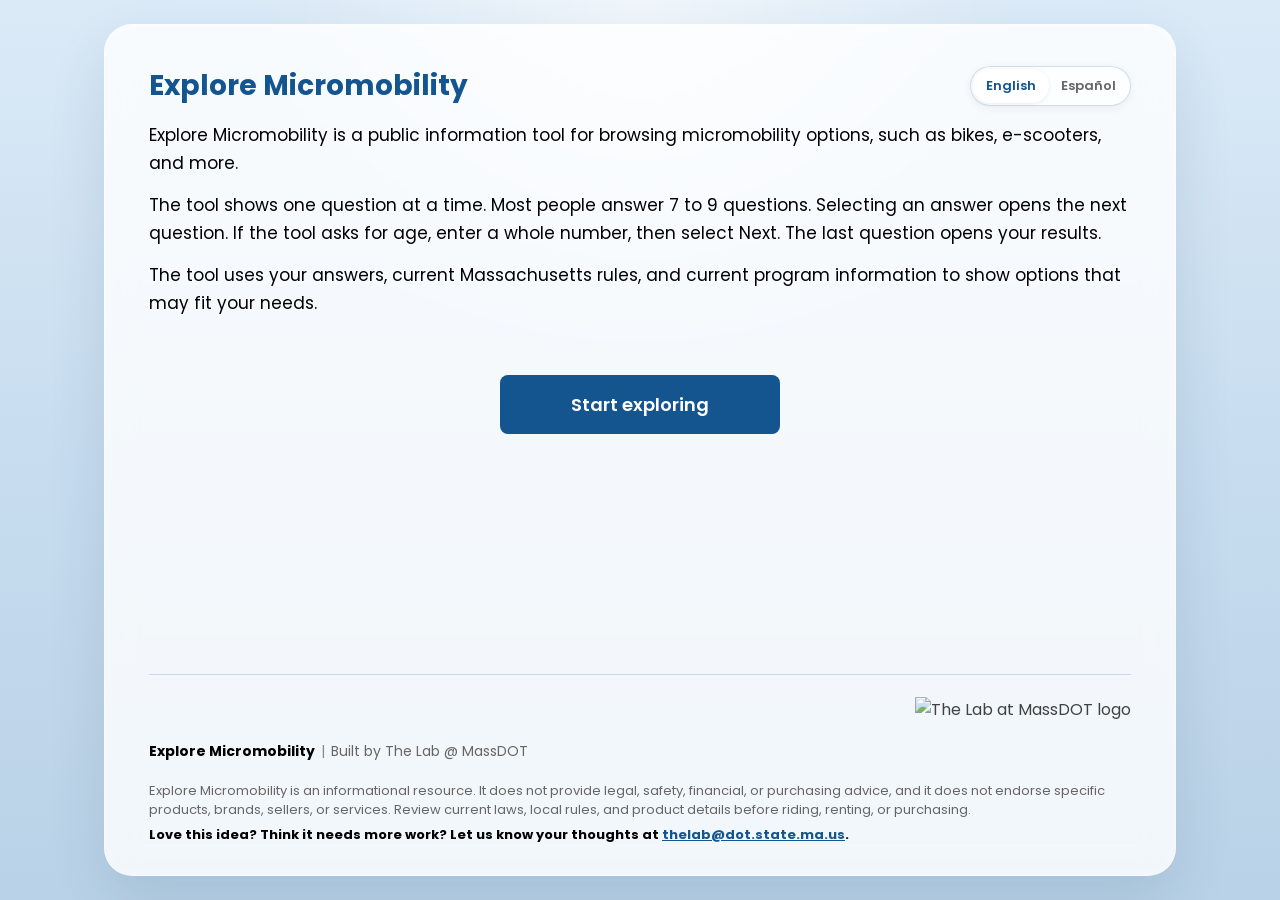
==== index.html @ 7b54c0ce "landing page refinement" ====
<!DOCTYPE html>
<html lang="en">
<head>
  <meta charset="UTF-8" />
  <meta name="viewport" content="width=device-width, initial-scale=1.0" />
  <title id="documentTitle">Explore Micromobility</title>
  <link rel="stylesheet" href="styles.css" />
  <link href="https://fonts.googleapis.com/css2?family=Poppins:wght@400;600;700;800&display=swap" rel="stylesheet" />
</head>
<body>
  <main class="container">
    <section class="card">
      <section id="landingView" class="landing-view">
        <div class="landing-header">
          <h1 id="heroTitle">Explore Micromobility</h1>

          <div id="landingControls" class="landing-controls">
            <div id="languageToggle" class="language-toggle" role="group" aria-label="Language toggle">
              <button id="langEnBtn" type="button" class="language-toggle__button is-active" aria-pressed="true">English</button>
              <button id="langEsBtn" type="button" class="language-toggle__button" aria-pressed="false">Español</button>
            </div>
          </div>
        </div>

        <div id="introText" class="intro">
          <p>Explore Micromobility is a public information tool for browsing micromobility options, such as bikes, e-scooters, and more.</p>
          <p>The tool shows one question at a time. Most people answer 7 to 9 questions. Selecting an answer opens the next question. If the tool asks for age, enter a whole number, then select Next. The last question opens your results.</p>
          <p>The tool uses your answers, current Massachusetts rules, and current program information to show options that may fit your needs.</p>
        </div>

        <div class="landing-actions">
          <button id="startExploringBtn" type="button" class="landing-start-btn">Start exploring</button>
        </div>
      </section>


      <div id="progress" class="recommendation-disclaimer"></div>
      <div id="stepErrorLive" class="visually-hidden" role="alert" aria-atomic="true"></div>

      <div id="formStep"></div>

      <div id="formNav" class="footer-branding form-nav hidden">
        <button id="backBtn" type="button" class="hidden" aria-label="Previous question">&#8249;</button>
        <button id="nextBtn" type="button" class="hidden" aria-label="Next question">&#8250;</button>
      </div>

      <div id="result" class="result hidden"></div>

      <section id="questionAuditStatic" class="question-audit hidden">
        <h1 class="question-audit-title">Question audit</h1>

        <section class="question-audit-pathway">
          <h2 class="question-audit-pathway-title">Myself</h2>

          <section class="question-audit-variant">
            <h3 class="question-audit-variant-title">Standard flow</h3>
            <ol class="question-audit-list">
              <li class="question-audit-item">
                <h4 class="question-audit-question">Who is this for?</h4>
                <ul class="question-audit-options">
                  <li class="question-audit-option">Myself</li>
                  <li class="question-audit-option">Someone else</li>
                  <li class="question-audit-option">A child</li>
                  <li class="question-audit-option">Explore all device options</li>
                </ul>
              </li>
              <li class="question-audit-item">
                <h4 class="question-audit-question">How old are you?</h4>
                <p class="question-audit-note">Response type: number input</p>
              </li>
              <li class="question-audit-item">
                <h4 class="question-audit-question">Do you have a mobility disability or mobility need?</h4>
                <ul class="question-audit-options">
                  <li class="question-audit-option">Yes</li>
                  <li class="question-audit-option">No</li>
                </ul>
              </li>
              <li class="question-audit-item">
                <h4 class="question-audit-question">What will you mostly use the device for?</h4>
                <ul class="question-audit-options">
                  <li class="question-audit-option">Getting to work, school, or errands</li>
                  <li class="question-audit-option">Deliveries or work</li>
                  <li class="question-audit-option">Recreation or exercise</li>
                </ul>
              </li>
              <li class="question-audit-item">
                <h4 class="question-audit-question">Do you plan to carry children with the device?</h4>
                <ul class="question-audit-options">
                  <li class="question-audit-option">Yes</li>
                  <li class="question-audit-option">No</li>
                </ul>
              </li>
              <li class="question-audit-item">
                <h4 class="question-audit-question">What is your typical trip distance?</h4>
                <ul class="question-audit-options">
                  <li class="question-audit-option">Under 3 miles</li>
                  <li class="question-audit-option">3–9 miles</li>
                  <li class="question-audit-option">10+ miles</li>
                </ul>
              </li>
              <li class="question-audit-item">
                <h4 class="question-audit-question">What kind of route will your trip mostly be?</h4>
                <ul class="question-audit-options">
                  <li class="question-audit-option">Bike lanes separated from cars</li>
                  <li class="question-audit-option">Some bike lanes but without separation from cars</li>
                  <li class="question-audit-option">Roads without separation from cars</li>
                  <li class="question-audit-option">Mostly on trails, paths, or in parks</li>
                </ul>
              </li>
              <li class="question-audit-item">
                <h4 class="question-audit-question">How will your device usually be stored?</h4>
                <ul class="question-audit-options">
                  <li class="question-audit-option">It needs to be easy to bring inside</li>
                  <li class="question-audit-option">It will usually be stored outside</li>
                  <li class="question-audit-option">Storage location is flexible</li>
                </ul>
              </li>
            </ol>
          </section>

          <section class="question-audit-variant">
            <h3 class="question-audit-variant-title">Transport variant</h3>
            <ol class="question-audit-list">
              <li class="question-audit-item"><h4 class="question-audit-question">Who is this for?</h4><ul class="question-audit-options"><li class="question-audit-option">Myself</li><li class="question-audit-option">Someone else</li><li class="question-audit-option">A child</li><li class="question-audit-option">Explore all device options</li></ul></li>
              <li class="question-audit-item"><h4 class="question-audit-question">How old are you?</h4><p class="question-audit-note">Response type: number input</p></li>
              <li class="question-audit-item"><h4 class="question-audit-question">Do you have a mobility disability or mobility need?</h4><ul class="question-audit-options"><li class="question-audit-option">Yes</li><li class="question-audit-option">No</li></ul></li>
              <li class="question-audit-item"><h4 class="question-audit-question">What will you mostly use the device for?</h4><ul class="question-audit-options"><li class="question-audit-option">Getting to work, school, or errands</li><li class="question-audit-option">Deliveries or work</li><li class="question-audit-option">Recreation or exercise</li></ul></li>
              <li class="question-audit-item"><h4 class="question-audit-question">Will your trip include public transit?</h4><ul class="question-audit-options"><li class="question-audit-option">Yes</li><li class="question-audit-option">No</li></ul><p class="question-audit-note">Shown only when the primary use is "Getting to work, school, or errands."</p></li>
              <li class="question-audit-item"><h4 class="question-audit-question">Do you plan to carry children with the device?</h4><ul class="question-audit-options"><li class="question-audit-option">Yes</li><li class="question-audit-option">No</li></ul></li>
              <li class="question-audit-item"><h4 class="question-audit-question">What is your typical trip distance?</h4><ul class="question-audit-options"><li class="question-audit-option">Under 3 miles</li><li class="question-audit-option">3–9 miles</li><li class="question-audit-option">10+ miles</li></ul></li>
              <li class="question-audit-item"><h4 class="question-audit-question">What kind of route will your trip mostly be?</h4><ul class="question-audit-options"><li class="question-audit-option">Bike lanes separated from cars</li><li class="question-audit-option">Some bike lanes but without separation from cars</li><li class="question-audit-option">Roads without separation from cars</li><li class="question-audit-option">Mostly on trails, paths, or in parks</li></ul></li>
              <li class="question-audit-item"><h4 class="question-audit-question">How will your device usually be stored?</h4><ul class="question-audit-options"><li class="question-audit-option">It needs to be easy to bring inside</li><li class="question-audit-option">It will usually be stored outside</li><li class="question-audit-option">Storage location is flexible</li></ul></li>
            </ol>
          </section>
        </section>

        <section class="question-audit-pathway">
          <h2 class="question-audit-pathway-title">Someone else</h2>

          <section class="question-audit-variant">
            <h3 class="question-audit-variant-title">Standard flow</h3>
            <ol class="question-audit-list">
              <li class="question-audit-item"><h4 class="question-audit-question">Who is this for?</h4><ul class="question-audit-options"><li class="question-audit-option">Myself</li><li class="question-audit-option">Someone else</li><li class="question-audit-option">A child</li><li class="question-audit-option">Explore all device options</li></ul></li>
              <li class="question-audit-item"><h4 class="question-audit-question">How old is the rider?</h4><p class="question-audit-note">Response type: number input</p></li>
              <li class="question-audit-item"><h4 class="question-audit-question">Does the rider have a mobility disability or mobility need?</h4><ul class="question-audit-options"><li class="question-audit-option">Yes</li><li class="question-audit-option">No</li></ul></li>
              <li class="question-audit-item"><h4 class="question-audit-question">What will the rider mostly use the device for?</h4><ul class="question-audit-options"><li class="question-audit-option">Getting to work, school, or errands</li><li class="question-audit-option">Deliveries or work</li><li class="question-audit-option">Recreation or exercise</li></ul></li>
              <li class="question-audit-item"><h4 class="question-audit-question">Does the rider plan to carry children with the device?</h4><ul class="question-audit-options"><li class="question-audit-option">Yes</li><li class="question-audit-option">No</li></ul></li>
              <li class="question-audit-item"><h4 class="question-audit-question">What is the rider's typical trip distance?</h4><ul class="question-audit-options"><li class="question-audit-option">Under 3 miles</li><li class="question-audit-option">3–9 miles</li><li class="question-audit-option">10+ miles</li></ul></li>
              <li class="question-audit-item"><h4 class="question-audit-question">What kind of route will the rider's trip mostly be?</h4><ul class="question-audit-options"><li class="question-audit-option">Bike lanes separated from cars</li><li class="question-audit-option">Some bike lanes but without separation from cars</li><li class="question-audit-option">Roads without separation from cars</li><li class="question-audit-option">Mostly on trails, paths, or in parks</li></ul></li>
              <li class="question-audit-item"><h4 class="question-audit-question">How will the rider's device usually be stored?</h4><ul class="question-audit-options"><li class="question-audit-option">It needs to be easy to bring inside</li><li class="question-audit-option">It will usually be stored outside</li><li class="question-audit-option">Storage location is flexible</li></ul></li>
            </ol>
          </section>

          <section class="question-audit-variant">
            <h3 class="question-audit-variant-title">Transport variant</h3>
            <ol class="question-audit-list">
              <li class="question-audit-item"><h4 class="question-audit-question">Who is this for?</h4><ul class="question-audit-options"><li class="question-audit-option">Myself</li><li class="question-audit-option">Someone else</li><li class="question-audit-option">A child</li><li class="question-audit-option">Explore all device options</li></ul></li>
              <li class="question-audit-item"><h4 class="question-audit-question">How old is the rider?</h4><p class="question-audit-note">Response type: number input</p></li>
              <li class="question-audit-item"><h4 class="question-audit-question">Does the rider have a mobility disability or mobility need?</h4><ul class="question-audit-options"><li class="question-audit-option">Yes</li><li class="question-audit-option">No</li></ul></li>
              <li class="question-audit-item"><h4 class="question-audit-question">What will the rider mostly use the device for?</h4><ul class="question-audit-options"><li class="question-audit-option">Getting to work, school, or errands</li><li class="question-audit-option">Deliveries or work</li><li class="question-audit-option">Recreation or exercise</li></ul></li>
              <li class="question-audit-item"><h4 class="question-audit-question">Will the rider's trip include public transit?</h4><ul class="question-audit-options"><li class="question-audit-option">Yes</li><li class="question-audit-option">No</li></ul><p class="question-audit-note">Shown only when the primary use is "Getting to work, school, or errands."</p></li>
              <li class="question-audit-item"><h4 class="question-audit-question">Does the rider plan to carry children with the device?</h4><ul class="question-audit-options"><li class="question-audit-option">Yes</li><li class="question-audit-option">No</li></ul></li>
              <li class="question-audit-item"><h4 class="question-audit-question">What is the rider's typical trip distance?</h4><ul class="question-audit-options"><li class="question-audit-option">Under 3 miles</li><li class="question-audit-option">3–9 miles</li><li class="question-audit-option">10+ miles</li></ul></li>
              <li class="question-audit-item"><h4 class="question-audit-question">What kind of route will the rider's trip mostly be?</h4><ul class="question-audit-options"><li class="question-audit-option">Bike lanes separated from cars</li><li class="question-audit-option">Some bike lanes but without separation from cars</li><li class="question-audit-option">Roads without separation from cars</li><li class="question-audit-option">Mostly on trails, paths, or in parks</li></ul></li>
              <li class="question-audit-item"><h4 class="question-audit-question">How will the rider's device usually be stored?</h4><ul class="question-audit-options"><li class="question-audit-option">It needs to be easy to bring inside</li><li class="question-audit-option">It will usually be stored outside</li><li class="question-audit-option">Storage location is flexible</li></ul></li>
            </ol>
          </section>
        </section>

        <section class="question-audit-pathway">
          <h2 class="question-audit-pathway-title">A child</h2>

          <section class="question-audit-variant">
            <h3 class="question-audit-variant-title">Child under 18</h3>
            <ol class="question-audit-list">
              <li class="question-audit-item"><h4 class="question-audit-question">Who is this for?</h4><ul class="question-audit-options"><li class="question-audit-option">Myself</li><li class="question-audit-option">Someone else</li><li class="question-audit-option">A child</li><li class="question-audit-option">Explore all device options</li></ul></li>
              <li class="question-audit-item"><h4 class="question-audit-question">How old is the child?</h4><p class="question-audit-note">Response type: number input</p></li>
              <li class="question-audit-item"><h4 class="question-audit-question">Does the child have a mobility disability or mobility need?</h4><ul class="question-audit-options"><li class="question-audit-option">Yes</li><li class="question-audit-option">No</li></ul></li>
              <li class="question-audit-item"><h4 class="question-audit-question">What will the child mostly use the device for?</h4><ul class="question-audit-options"><li class="question-audit-option">School, commuting, or errands</li><li class="question-audit-option">Recreation or exercise</li></ul></li>
              <li class="question-audit-item"><h4 class="question-audit-question">What is the child's typical trip distance?</h4><ul class="question-audit-options"><li class="question-audit-option">Under 3 miles</li><li class="question-audit-option">3–9 miles</li><li class="question-audit-option">10+ miles</li></ul></li>
              <li class="question-audit-item"><h4 class="question-audit-question">What kind of route will the child's trip mostly be?</h4><ul class="question-audit-options"><li class="question-audit-option">Bike lanes separated from cars</li><li class="question-audit-option">Some bike lanes but without separation from cars</li><li class="question-audit-option">Roads without separation from cars</li><li class="question-audit-option">Mostly on trails, paths, or in parks</li></ul></li>
              <li class="question-audit-item"><h4 class="question-audit-question">How will the child's device usually be stored?</h4><ul class="question-audit-options"><li class="question-audit-option">It needs to be easy to bring inside</li><li class="question-audit-option">It will usually be stored outside</li><li class="question-audit-option">Storage location is flexible</li></ul></li>
            </ol>
          </section>

          <section class="question-audit-variant">
            <h3 class="question-audit-variant-title">Child under 18 transport variant</h3>
            <ol class="question-audit-list">
              <li class="question-audit-item"><h4 class="question-audit-question">Who is this for?</h4><ul class="question-audit-options"><li class="question-audit-option">Myself</li><li class="question-audit-option">Someone else</li><li class="question-audit-option">A child</li><li class="question-audit-option">Explore all device options</li></ul></li>
              <li class="question-audit-item"><h4 class="question-audit-question">How old is the child?</h4><p class="question-audit-note">Response type: number input</p></li>
              <li class="question-audit-item"><h4 class="question-audit-question">Does the child have a mobility disability or mobility need?</h4><ul class="question-audit-options"><li class="question-audit-option">Yes</li><li class="question-audit-option">No</li></ul></li>
              <li class="question-audit-item"><h4 class="question-audit-question">What will the child mostly use the device for?</h4><ul class="question-audit-options"><li class="question-audit-option">School, commuting, or errands</li><li class="question-audit-option">Recreation or exercise</li></ul></li>
              <li class="question-audit-item"><h4 class="question-audit-question">Will the child's trip include public transit?</h4><ul class="question-audit-options"><li class="question-audit-option">Yes</li><li class="question-audit-option">No</li></ul><p class="question-audit-note">Shown only when the primary use is "School, commuting, or errands."</p></li>
              <li class="question-audit-item"><h4 class="question-audit-question">What is the child's typical trip distance?</h4><ul class="question-audit-options"><li class="question-audit-option">Under 3 miles</li><li class="question-audit-option">3–9 miles</li><li class="question-audit-option">10+ miles</li></ul></li>
              <li class="question-audit-item"><h4 class="question-audit-question">What kind of route will the child's trip mostly be?</h4><ul class="question-audit-options"><li class="question-audit-option">Bike lanes separated from cars</li><li class="question-audit-option">Some bike lanes but without separation from cars</li><li class="question-audit-option">Roads without separation from cars</li><li class="question-audit-option">Mostly on trails, paths, or in parks</li></ul></li>
              <li class="question-audit-item"><h4 class="question-audit-question">How will the child's device usually be stored?</h4><ul class="question-audit-options"><li class="question-audit-option">It needs to be easy to bring inside</li><li class="question-audit-option">It will usually be stored outside</li><li class="question-audit-option">Storage location is flexible</li></ul></li>
            </ol>
          </section>

          <section class="question-audit-variant">
            <h3 class="question-audit-variant-title">Child age 18 or older</h3>
            <ol class="question-audit-list">
              <li class="question-audit-item"><h4 class="question-audit-question">Who is this for?</h4><ul class="question-audit-options"><li class="question-audit-option">Myself</li><li class="question-audit-option">Someone else</li><li class="question-audit-option">A child</li><li class="question-audit-option">Explore all device options</li></ul></li>
              <li class="question-audit-item"><h4 class="question-audit-question">How old is the child?</h4><p class="question-audit-note">Response type: number input</p></li>
              <li class="question-audit-item"><h4 class="question-audit-question">Does the child have a mobility disability or mobility need?</h4><ul class="question-audit-options"><li class="question-audit-option">Yes</li><li class="question-audit-option">No</li></ul></li>
              <li class="question-audit-item"><h4 class="question-audit-question">What will the child mostly use the device for?</h4><ul class="question-audit-options"><li class="question-audit-option">School, commuting, or errands</li><li class="question-audit-option">Deliveries or work</li><li class="question-audit-option">Recreation or exercise</li></ul></li>
              <li class="question-audit-item"><h4 class="question-audit-question">What is the child's typical trip distance?</h4><ul class="question-audit-options"><li class="question-audit-option">Under 3 miles</li><li class="question-audit-option">3–9 miles</li><li class="question-audit-option">10+ miles</li></ul></li>
              <li class="question-audit-item"><h4 class="question-audit-question">What kind of route will the child's trip mostly be?</h4><ul class="question-audit-options"><li class="question-audit-option">Bike lanes separated from cars</li><li class="question-audit-option">Some bike lanes but without separation from cars</li><li class="question-audit-option">Roads without separation from cars</li><li class="question-audit-option">Mostly on trails, paths, or in parks</li></ul></li>
              <li class="question-audit-item"><h4 class="question-audit-question">How will the child's device usually be stored?</h4><ul class="question-audit-options"><li class="question-audit-option">It needs to be easy to bring inside</li><li class="question-audit-option">It will usually be stored outside</li><li class="question-audit-option">Storage location is flexible</li></ul></li>
            </ol>
          </section>

          <section class="question-audit-variant">
            <h3 class="question-audit-variant-title">Child age 18 or older transport variant</h3>
            <ol class="question-audit-list">
              <li class="question-audit-item"><h4 class="question-audit-question">Who is this for?</h4><ul class="question-audit-options"><li class="question-audit-option">Myself</li><li class="question-audit-option">Someone else</li><li class="question-audit-option">A child</li><li class="question-audit-option">Explore all device options</li></ul></li>
              <li class="question-audit-item"><h4 class="question-audit-question">How old is the child?</h4><p class="question-audit-note">Response type: number input</p></li>
              <li class="question-audit-item"><h4 class="question-audit-question">Does the child have a mobility disability or mobility need?</h4><ul class="question-audit-options"><li class="question-audit-option">Yes</li><li class="question-audit-option">No</li></ul></li>
              <li class="question-audit-item"><h4 class="question-audit-question">What will the child mostly use the device for?</h4><ul class="question-audit-options"><li class="question-audit-option">School, commuting, or errands</li><li class="question-audit-option">Deliveries or work</li><li class="question-audit-option">Recreation or exercise</li></ul></li>
              <li class="question-audit-item"><h4 class="question-audit-question">Will the child's trip include public transit?</h4><ul class="question-audit-options"><li class="question-audit-option">Yes</li><li class="question-audit-option">No</li></ul><p class="question-audit-note">Shown only when the primary use is "School, commuting, or errands."</p></li>
              <li class="question-audit-item"><h4 class="question-audit-question">What is the child's typical trip distance?</h4><ul class="question-audit-options"><li class="question-audit-option">Under 3 miles</li><li class="question-audit-option">3–9 miles</li><li class="question-audit-option">10+ miles</li></ul></li>
              <li class="question-audit-item"><h4 class="question-audit-question">What kind of route will the child's trip mostly be?</h4><ul class="question-audit-options"><li class="question-audit-option">Bike lanes separated from cars</li><li class="question-audit-option">Some bike lanes but without separation from cars</li><li class="question-audit-option">Roads without separation from cars</li><li class="question-audit-option">Mostly on trails, paths, or in parks</li></ul></li>
              <li class="question-audit-item"><h4 class="question-audit-question">How will the child's device usually be stored?</h4><ul class="question-audit-options"><li class="question-audit-option">It needs to be easy to bring inside</li><li class="question-audit-option">It will usually be stored outside</li><li class="question-audit-option">Storage location is flexible</li></ul></li>
            </ol>
          </section>
        </section>

        <section class="question-audit-pathway">
          <h2 class="question-audit-pathway-title">Explore all device options</h2>
          <section class="question-audit-variant">
            <h3 class="question-audit-variant-title">Explore-only flow</h3>
            <ol class="question-audit-list">
              <li class="question-audit-item">
                <h4 class="question-audit-question">Who is this for?</h4>
                <ul class="question-audit-options">
                  <li class="question-audit-option">Myself</li>
                  <li class="question-audit-option">Someone else</li>
                  <li class="question-audit-option">A child</li>
                  <li class="question-audit-option">Explore all device options</li>
                </ul>
              </li>
            </ol>
          </section>
        </section>
      </section>

      <div class="site-footer">
        <div class="footer-branding site-branding">
          <p class="footer-meta">
            <span id="footerGuide" class="footer-guide">Explore Micromobility</span>
            <span class="footer-separator" aria-hidden="true">|</span>
            <span id="footerNote" class="footer-note">Built by The Lab @ MassDOT</span>
          </p>
          <img id="labLogo" src="lab-logo-black.png" alt="The Lab at MassDOT logo" class="lab-logo">
        </div>
        <p id="footerDisclaimer" class="recommendation-disclaimer footer-disclaimer"></p>
      </div>
    </section>
  </main>

  <script src="translations.js"></script>
  <script src="script.js"></script>
</body>
</html>
---- styles.css ----
html,
body {
  min-height: 100%;
}

body {
  margin: 0;
  font-family: "Poppins", Arial, sans-serif;
  background:
    radial-gradient(circle at top, rgba(255, 255, 255, 0.6) 0%, rgba(255, 255, 255, 0) 34%),
    linear-gradient(180deg, #dbeaf7 0%, #c9def0 45%, #b9d2e7 100%);
  color: #222;
  min-height: 100svh;
}

:root {
  --text-blue-aa: #14558F;
  --text-green-aa: #1e853f;
  --button-green-aa: #14558F;
  --app-max-width: 960px;
}

.container {
  width: min(100%, var(--app-max-width));
  min-width: 300px;
  min-height: 100svh;
  margin: 0 auto;
  padding: 16px;
  box-sizing: border-box;
  display: flex;
  align-items: stretch;
}

.card {
  background: rgba(255, 255, 255, 0.8);
  backdrop-filter: blur(14px);
  -webkit-backdrop-filter: blur(14px);
  border: 1px solid rgba(255, 255, 255, 0.45);
  border-radius: 20px;
  padding: 28px;
  box-shadow:
    0 12px 32px rgba(0, 0, 0, 0.10),
    0 2px 8px rgba(255, 255, 255, 0.25) inset;
  box-sizing: border-box;
  width: 100%;
  min-height: calc(100svh - 40px);
  display: flex;
  flex-direction: column;
}

.eyebrow {
  font-size: 20px;
  font-weight: 600;
  letter-spacing: 0.06em;
  text-transform: capitalize;
  color: #000000;
  margin-bottom: 10px;
}

h1 {
  margin-top: 0;
  margin-bottom: 12px;
  color: var(--text-blue-aa);
  font-size: 28px;
}

.landing-header {
  display: flex;
  align-items: flex-start;
  justify-content: space-between;
  gap: 24px;
  margin-bottom: 14px;
}

.landing-header h1 {
  margin-bottom: 0;
  flex: 1;
}

.landing-view {
  display: flex;
  flex-direction: column;
}

.intro {
  margin-bottom: 18px;
  color: #000000;
  font-size: 17px;
  font-weight: 400;
  line-height: 1.6;
}

.intro p {
  margin: 0 0 14px;
}

.intro p:last-child {
  margin-bottom: 0;
}

.landing-actions {
  display: flex;
  justify-content: center;
  margin-top: 24px;
}

.landing-start-btn {
  min-width: 280px;
  min-height: 56px;
  padding: 16px 30px;
  font-size: 18px;
}

.landing-controls {
  display: flex;
  justify-content: flex-end;
  flex: 0 0 auto;
  margin-bottom: 0;
}

.language-toggle {
  display: inline-flex;
  align-items: center;
  padding: 2px;
  border: 1px solid rgba(20, 85, 143, 0.18);
  border-radius: 999px;
  background: rgba(255, 255, 255, 0.7);
  box-shadow: 0 2px 8px rgba(0, 0, 0, 0.06);
}

.language-toggle__button {
  min-width: 76px;
  margin-top: 0;
  padding: 7px 12px;
  border-radius: 999px;
  background: transparent;
  color: #666;
  font-size: 13px;
  font-weight: 600;
}

.language-toggle__button:hover,
.language-toggle__button:focus-visible {
  opacity: 1;
}

.language-toggle__button.is-active {
  background: #ffffff;
  color: var(--text-blue-aa);
  box-shadow: 0 1px 4px rgba(0, 0, 0, 0.08);
}

.question-block {
  margin-bottom: 16px;
  font-size: 15px;
}

#formStep {
  min-height: 0;
}

label {
  display: block;
  margin-bottom: 8px;
  font-weight: 400;
}

.question-label {
  margin: 0 0 8px 0;
  font-size: 23px;
  font-weight: 600;
  line-height: 1.3;
  color: var(--text-blue-aa);
}

.question-fieldset {
  margin: 0;
  padding: 0;
  border: 0;
  min-width: 0;
}

select {
  width: 100%;
  padding: 12px;
  border-radius: 8px;
  border: 1px solid #d0d0d0;
  font-size: 15px;
}

button {
  margin-top: 16px;
  padding: 12px 18px;
  border: none;
  border-radius: 8px;
  background: var(--button-green-aa);
  color: white;
  font-family: inherit;
  font-size: 16px;
  font-weight: 600;
  cursor: pointer;
}

button:hover,
button:focus-visible {
  opacity: 0.95;
}

button:focus-visible,
.next-step-item a:focus-visible,
.all-results-panel summary:focus-visible,
.results-methodology summary:focus-visible,
.details-toggle-btn:focus-visible,
.results-arrow-btn:focus-visible,
.results-print-btn:focus-visible {
  outline: 3px solid var(--text-blue-aa);
  outline-offset: 3px;
}

.form-nav {
  justify-content: space-between;
  margin-top: 18px;
}

.result {
  margin-top: 16px;
}

body.results-view-active .card {
  padding-top: 18px;
}

body.results-view-active .result {
  margin-top: 6px;
}

.hidden {
  display: none;
}

.visually-hidden {
  position: absolute;
  width: 1px;
  height: 1px;
  padding: 0;
  margin: -1px;
  overflow: hidden;
  clip: rect(0, 0, 0, 0);
  white-space: nowrap;
  border: 0;
}

#formNav.hidden,
button.hidden {
  display: none !important;
}

.recommendation-card {
  background: #f7f8fc;
  border: 1px solid #dbe3f3;
  border-radius: 20px;
  padding: 24px 28px;
  margin-top: 18px;
}

.recommendation-title {
  margin: 0 0 18px 0;
  font-size: 30px;
  font-weight: 800;
  line-height: 1.1;
  color: var(--text-blue-aa);
}

.recommendation-extra {
  margin: 0 0 10px 0;
  font-size: 15px;
  line-height: 1.4;
  color: #000000;
}

.recommendation-extra-label {
  font-weight: 700;
}

.recommendation-extra-value {
  font-weight: 400;
}

.guidance {
  margin-top: 6px;
}

.guidance-heading {
  margin: 0 0 10px 0;
  font-size: 17px;
  font-weight: 700;
  line-height: 1.3;
  color: #222;
}

.guidance-list {
  margin: 0;
  padding-left: 24px;
}

.guidance-item {
  margin-bottom: 8px;
  font-size: 0.95rem;
  line-height: 1.35;
  color: #000000;
}

.next-steps {
  margin-top: 14px;
}

.next-steps-list {
  margin: 0;
  padding-left: 24px;
}

.next-step-item {
  margin-bottom: 8px;
  font-size: 0.95rem;
  line-height: 1.35;
}

.next-step-sublist {
  margin: 6px 0 0 0;
  padding-left: 22px;
}

.next-step-subitem {
  margin-bottom: 6px;
  font-size: 0.92rem;
  line-height: 1.35;
}

.next-step-item a {
  color: var(--text-blue-aa);
  text-decoration: underline;
}

.next-step-item a:hover {
  text-decoration-thickness: 2px;
}

.recommendation-reason {
  font-size: 0.95rem;
  color: #000000;
  margin: 4px 0 8px;
  line-height: 1.35;
}

.results-intro-heading {
  margin: 0 0 8px 0;
  font-size: 23px;
  font-weight: 600;
  line-height: 1.3;
  color: var(--text-blue-aa);
}

.results-disclaimer {
  margin-top: 14px;
}

.all-results-panel {
  margin-top: 14px;
  border: 1px solid #d3dfec;
  border-radius: 16px;
  background: rgba(247, 250, 253, 0.95);
  overflow: hidden;
}

.all-results-panel summary {
  padding: 14px 16px;
  cursor: pointer;
  font-size: 0.95rem;
  line-height: 1.35;
  font-weight: 700;
  color: var(--text-blue-aa);
  list-style: none;
}

.all-results-panel summary::-webkit-details-marker {
  display: none;
}

.all-results-panel summary::after {
  content: "+";
  float: right;
  font-size: 18px;
  line-height: 1;
}

.all-results-panel[open] summary::after {
  content: "-";
}

.all-results-list {
  list-style: none;
  margin: 0;
  padding: 0 16px 16px;
  border-top: none;
}

.all-results-item {
  display: flex;
  align-items: center;
  gap: 10px;
  padding: 8px 0;
  border-top: 1px solid rgba(219, 227, 243, 0.9);
}

.all-results-item:first-child {
  border-top: none;
  padding-top: 0;
}

.all-results-device,
.all-results-tag {
  margin: 0;
}

.all-results-image {
  width: 52px;
  height: 52px;
  object-fit: contain;
  flex: 0 0 52px;
  border-radius: 10px;
  background: rgba(247, 248, 252, 0.9);
  border: 1px solid #dbe3f3;
  padding: 4px;
}

.all-results-copy {
  min-width: 0;
}

.all-results-device {
  font-size: 0.95rem;
  line-height: 1.35;
  font-weight: 600;
  color: #222;
}

.all-results-tag {
  font-size: 0.95rem;
  line-height: 1.35;
  color: #555;
}

.all-results-tag-top {
  color: var(--text-green-aa);
  font-weight: 700;
}

.all-results-tag-strong {
  color: var(--text-blue-aa);
  font-weight: 600;
}

.all-results-tag-suggested {
  color: var(--text-blue-aa);
  font-weight: 600;
}

.all-results-tag-not {
  color: #d32f2f;
  font-weight: 600;
}

.all-results-reason {
  margin: 4px 0 0;
  font-size: 0.95rem;
  line-height: 1.35;
  color: #555;
}

.recommendation-eyebrow {
  font-size: 14px;
  line-height: 1.4;
  margin-bottom: 18px;
  color: #555;
  max-width: 700px;
}

.device-cost {
  margin: 6px 0 14px 0;
  font-size: 16px;
}

.device-cost-label {
  font-weight: 700;
}

.device-cost-value {
  font-weight: 400;
}

.recommendation-disclaimer {
  margin-top: 18px;
  font-size: 13px;
  line-height: 1.45;
  color: #666;
}

.recommendation-disclaimer-copy {
  display: block;
}

.recommendation-disclaimer-feedback {
  display: block;
  margin-top: 6px;
  color: #000000;
}

.recommendation-disclaimer a {
  color: var(--text-blue-aa);
  text-decoration: underline;
}

.recommendation-disclaimer strong {
  font-weight: 700;
}

.results-methodology {
  margin-top: 12px;
  border: 1px solid #d3dfec;
  border-radius: 16px;
  background: rgba(247, 250, 253, 0.95);
  overflow: hidden;
}

.results-methodology summary {
  padding: 14px 16px;
  cursor: pointer;
  font-size: 0.95rem;
  line-height: 1.35;
  font-weight: 700;
  color: var(--text-blue-aa);
  list-style: none;
}

.results-methodology summary::-webkit-details-marker {
  display: none;
}

.results-methodology summary::after {
  content: "+";
  float: right;
  font-size: 18px;
  line-height: 1;
}

.results-methodology[open] summary::after {
  content: "-";
}

.results-methodology__body {
  padding: 0 16px 16px;
  border-top: none;
}

.results-methodology__title,
.results-methodology__section-title {
  margin: 14px 0 8px;
  font-size: 0.95rem;
  line-height: 1.35;
  font-weight: 700;
  color: #222;
}

.results-methodology__body p {
  margin: 12px 0 0;
  font-size: 0.95rem;
  line-height: 1.35;
  color: #444;
}

.results-methodology__list {
  margin: 8px 0 0;
  padding-left: 20px;
}

.results-methodology__list li {
  margin-bottom: 7px;
  font-size: 0.95rem;
  line-height: 1.35;
  color: #444;
}

.results-methodology__links {
  margin-top: 14px;
}

.results-methodology__links a {
  color: var(--text-blue-aa);
}

.recommendation-sublist {
  margin: 8px 0 0 0;
  padding-left: 28px;
  list-style-type: disc;
}

.recommendation-subitem {
  margin-bottom: 6px;
  font-size: 0.95rem;
  line-height: 1.35;
  color: #000000;
}

.recommendation-subitem em {
  font-style: italic;
}

.device-image {
  width: 100%;
  max-width: 420px;
  display: block;
  margin: 10px auto 0;
}

.recommendation-image-tag {
  margin: 6px auto 0;
  max-width: 420px;
  font-size: 13px;
  line-height: 1.4;
  font-style: italic;
  text-align: center;
  color: #555;
}

.intro-helper {
  font-size: 14px;
  color: var(--text-green-aa);
  font-style: italic;
  margin-bottom: 12px;
}

.error-message {
  color: #d32f2f;
  font-weight: 600;
}

.footer-branding {
  display: flex;
  align-items: center;
  gap: 10px;
  margin-top: 0;
}

.footer-meta {
  display: flex;
  align-items: center;
  flex-wrap: wrap;
  gap: 6px;
  margin: 0;
  font-size: 14px;
  color: #666;
}

.footer-guide {
  font-weight: 700;
  color: #444;
}

.footer-separator {
  color: #888;
}

.site-footer {
  margin-top: auto;
  padding-top: 22px;
  border-top: 1px solid rgba(20, 85, 143, 0.18);
}

.site-branding {
  justify-content: space-between;
  padding-top: 0;
}

.footer-disclaimer {
  margin-top: 10px;
  margin-bottom: 0;
}

.form-nav {
  display: flex;
  justify-content: space-between;
}

body.question-flow-active .form-nav {
  margin-top: auto;
  padding-top: 16px;
}

body.question-flow-active .site-branding {
  margin-top: 20px;
  padding-top: 14px;
}

body.results-view-active .site-branding {
  margin-top: 16px;
  padding-top: 10px;
}

.form-nav--next-only {
  justify-content: flex-end;
}

.form-nav button {
  width: 48px;
  height: 48px;
  min-width: 48px;
  min-height: 48px;
  margin-top: 0;
  padding: 0;
  display: inline-flex;
  align-items: center;
  justify-content: center;
  border-radius: 999px;
  border: 1.5px solid rgba(20, 85, 143, 0.18);
  font-size: 30px;
  font-weight: 700;
  line-height: 1;
  box-shadow: 0 1px 4px rgba(0, 0, 0, 0.08);
}

.lab-logo {
  height: 65px;
  width: auto;
  opacity: 0.85;
}

.footer-note {
  color: #666;
}

.option-grid {
  display: grid;
  grid-template-columns: 1fr;
  gap: 12px;
}

.option-card {
  display: flex;
  align-items: center;
  gap: 12px;
  padding: 16px 18px;
  border-radius: 16px;
  border: 1px solid rgba(20, 85, 143, 0.18);
  background: rgba(255, 255, 255, 0.75);
  cursor: pointer;
  transition: transform 0.16s ease, box-shadow 0.16s ease, border-color 0.16s ease, background 0.16s ease;
}

.option-card:hover {
  transform: translateY(-2px);
  box-shadow: 0 10px 24px rgba(0, 0, 0, 0.08);
  border-color: rgba(20, 85, 143, 0.45);
  background: rgba(255, 255, 255, 0.92);
}

.option-card input[type="radio"] {
  transform: scale(1.2);
  margin: 0;
}

.option-card-text {
  font-size: 16px;
  line-height: 1.4;
  font-weight: 500;
}

/* ===== MOBILE OPTIMIZATION ===== */
@media (max-width: 768px) {
  .container {
    margin: 8px auto;
    padding: 8px;
  }

  .card {
    padding: 16px 14px;
    border-radius: 10px;
    min-height: calc(100svh - 16px);
  }

  h1 {
    font-size: 22px;
    line-height: 1.25;
    letter-spacing: -0.2px;
  }

  .landing-header {
    flex-direction: column;
    align-items: flex-start;
    gap: 12px;
    margin-bottom: 10px;
  }

  .landing-controls {
    justify-content: flex-start;
  }

  .intro {
    font-size: 14px;
    line-height: 1.5;
    margin-bottom: 16px;
  }

  .question-block {
    font-size: 16px;
    margin-bottom: 14px;
  }

  .question-label {
    font-size: 16px;
    font-weight: 600;
  }

  .results-intro-heading {
    font-size: 16px;
    font-weight: 600;
  }

  label {
    display: flex;
    align-items: flex-start;
    gap: 10px;
    font-size: 10px;
    line-height: 1.45;
  }

  input[type="radio"] {
    margin-top: 4px;
    transform: scale(1.15);
  }

  button {
    width: 100%;
    min-height: 48px;
    font-size: 16px;
  }

  .recommendation-card {
    padding: 18px 14px;
    border-radius: 14px;
  }

  .recommendation-title {
    font-size: 22px;
    line-height: 1.2;
    margin-bottom: 14px;
  }

  .recommendation-extra {
    font-size: 15px;
    margin-bottom: 14px;
  }

  .guidance-heading {
    font-size: 15px;
    margin-bottom: 8px;
  }

  .guidance-list {
    padding-left: 18px;
  }

  .guidance-item {
    font-size: 14px;
    line-height: 1.5;
    margin-bottom: 8px;
  }

  .device-cost {
    font-size: 14px;
  }

  .device-image {
    width: 100%;
    max-width: 100%;
    margin-top: 12px;
  }

  .recommendation-image-tag {
    max-width: 100%;
    font-size: 13px;
    margin-top: 6px;
  }

  .recommendation-disclaimer {
    font-size: 13px;
    line-height: 1.5;
  }

  .site-branding.footer-branding {
    justify-content: flex-start;
  }

  .lab-logo {
    height: 24px;
  }

  .footer-note {
    font-size: 13px;
  }

  .footer-meta {
    font-size: 13px;
  }

  .site-branding {
    margin-top: auto;
    padding-top: 14px;
  }

  .footer-disclaimer {
    margin-top: 8px;
  }

  .language-toggle__button {
    min-width: 70px;
    padding: 6px 10px;
    font-size: 12px;
  }

  .all-results-panel summary,
  .results-methodology summary,
  .all-results-device,
  .all-results-tag,
  .all-results-reason,
  .results-methodology__title,
  .results-methodology__section-title,
  .results-methodology__body p,
  .results-methodology__list li {
    font-size: 14px;
    line-height: 1.5;
  }

  .all-results-panel summary,
  .results-methodology summary {
    padding: 12px 14px;
  }

  .all-results-list,
  .results-methodology__body {
    padding-left: 14px;
    padding-right: 14px;
    padding-bottom: 14px;
  }

  .all-results-item {
    align-items: flex-start;
    gap: 8px;
  }

  .all-results-image {
    width: 48px;
    height: 48px;
    flex: 0 0 48px;
  }
}

.option-grid {
  display: grid;
  gap: 12px;
  margin-top: 12px;
}

.option-grid-2 {
  grid-template-columns: repeat(2, minmax(0, 1fr));
}

.option-grid-3,
.option-grid-4 {
  grid-template-columns: repeat(2, minmax(0, 1fr));
}

.option-card {
  position: relative;
  display: flex;
  align-items: center;
  justify-content: flex-start;
  min-height: 92px;
  padding: 18px 20px;
  border-radius: 22px;
  border: 1.5px solid rgba(20, 85, 143, 0.22);
  background: rgba(255, 255, 255, 0.72);
  cursor: pointer;
  box-sizing: border-box;
  transition:
    transform 0.18s ease,
    box-shadow 0.18s ease,
    border-color 0.18s ease,
    background 0.18s ease;
}

.option-card:hover {
  transform: translateY(-3px);
  box-shadow: 0 14px 30px rgba(0, 0, 0, 0.08);
  border-color: rgba(20, 85, 143, 0.45);
  background: rgba(255, 255, 255, 0.9);
}

.option-card-input {
  position: absolute;
  width: 1px;
  height: 1px;
  padding: 0;
  margin: -1px;
  overflow: hidden;
  clip: rect(0, 0, 0, 0);
  white-space: nowrap;
  border: 0;
}

.option-card-text {
  display: block;
  width: 100%;
  font-size: 17px;
  line-height: 1.35;
  font-weight: 500;
  color: #222;
}

.option-card--with-image {
  align-items: stretch;
  justify-content: flex-start;
  flex-direction: column;
  gap: 14px;
  min-height: 0;
}

.option-card-media {
  display: block;
  width: 100%;
}

.option-card-image {
  display: block;
  width: 100%;
  aspect-ratio: 1 / 1;
  object-fit: cover;
  border-radius: 14px;
  border: 1px solid rgba(20, 85, 143, 0.14);
}

.option-card:has(.option-card-input:checked) {
  border-color: #14558F;
  background: rgba(20, 85, 143, 0.10);
  box-shadow: 0 10px 26px rgba(20, 85, 143, 0.16);
  transform: translateY(-2px);
}

.option-card:has(.option-card-input:checked) .option-card-text {
  color: #111;
  font-weight: 600;
}

.option-card:focus-within {
  outline: 3px solid #14558F;
  outline-offset: 3px;
  border-color: #14558F;
}

@media (min-width: 769px) and (max-width: 1024px) {
  .container {
    width: 100%;
    padding: 16px;
  }

  .card {
    padding: 28px 24px;
    min-height: calc(100svh - 32px);
  }

  .question-label,
  .results-intro-heading {
    font-size: 22px;
  }

  .recommendation-card {
    padding: 28px 24px;
  }

  .recommendation-title {
    font-size: 28px;
  }

  .option-card {
    min-height: 88px;
    padding: 16px 18px;
  }

  .option-card-text {
    font-size: 16px;
  }
}

@media (max-width: 768px) {
  .form-nav {
    justify-content: space-between;
    margin-top: 16px;
  }

  body.question-flow-active .form-nav {
    margin-top: auto;
    padding-top: 12px;
  }

  body.question-flow-active .site-branding {
    margin-top: 16px;
    padding-top: 12px;
  }

  body.results-view-active .site-branding {
    margin-top: auto;
    padding-top: 10px;
  }

  .form-nav.form-nav--next-only {
    justify-content: flex-end;
  }

  .option-grid-2,
  .option-grid-3,
  .option-grid-4 {
    grid-template-columns: 1fr;
  }

  .option-card {
    min-height: 84px;
    padding: 14px 14px;
  }

  .option-card--with-image {
    gap: 12px;
  }

  button {
    min-height: 52px;
  }

  input[type="number"] {
    min-height: 52px;
    font-size: 16px;
  }
}

.subtype-image-wrap {
  margin: 10px 0 18px;
}

.subtype-image {
  width: 100%;
  max-width: 320px;
  display: block;
  margin: 0 auto;
  border-radius: 14px;
}

.results-pager {
  display: flex;
  align-items: center;
  gap: 14px;
}

.results-toolbar {
  display: flex;
  align-items: center;
  justify-content: space-between;
  gap: 18px;
  margin: 0 0 20px 0;
  flex-wrap: wrap;
}

.results-counter {
  margin: 0;
  min-width: 72px;
  text-align: center;
  font-size: 0.95rem;
  font-weight: 600;
  color: #222;
}

.results-arrow-btn {
  width: 48px;
  height: 48px;
  min-width: 48px;
  min-height: 48px;
  margin-top: 0;
  padding: 0;
  display: inline-flex;
  align-items: center;
  justify-content: center;
  border-radius: 999px;
  border: 1.5px solid rgba(20, 85, 143, 0.18);
  background: var(--button-green-aa);
  font-size: 30px;
  font-weight: 700;
  line-height: 1;
  flex: 0 0 48px;
}

.results-arrow-btn:hover {
  transform: translateY(-1px);
}

.results-arrow-btn span {
  display: block;
  transform: translateY(-1px);
}

.results-arrow-btn.hidden {
  display: inline-flex !important;
  visibility: hidden;
  pointer-events: none;
}

.results-restart-btn {
  margin-top: 0;
  margin-left: auto;
  white-space: nowrap;
  border: 1.5px solid rgba(20, 85, 143, 0.18);
  box-shadow: 0 1px 4px rgba(0, 0, 0, 0.08);
}

@media (forced-colors: active) {
  .form-nav button,
  .results-arrow-btn,
  .results-restart-btn {
    forced-color-adjust: auto;
    background: ButtonFace;
    color: ButtonText;
    border: 2px solid ButtonText;
    box-shadow: none;
  }

  .form-nav button:hover,
  .results-arrow-btn:hover,
  .results-restart-btn:hover {
    transform: none;
  }
}

.results-print-btn {
  margin-top: 0;
  white-space: nowrap;
  background: var(--text-blue-aa);
  color: #ffffff;
  border: 1px solid var(--text-blue-aa);
  box-shadow: none;
  width: 48px;
  height: 48px;
  min-width: 48px;
  min-height: 48px;
  margin-left: 0;
  padding: 0;
  display: inline-flex;
  align-items: center;
  justify-content: center;
  border-radius: 999px;
  font-size: 24px;
  line-height: 1;
}

.results-print-btn svg {
  width: 20px;
  height: 20px;
  stroke: currentColor;
  stroke-width: 1.8;
  fill: none;
  stroke-linecap: round;
  stroke-linejoin: round;
}

.results-actions-mobile {
  grid-area: actions;
  display: none;
}

.all-results-panel {
  grid-area: all-results;
}

.results-methodology {
  grid-area: methodology;
}

.print-summary {
  grid-area: print;
  display: none;
}

.question-audit {
  margin-top: 16px;
}

.question-audit-title {
  margin: 0 0 12px;
  font-size: 24px;
  line-height: 1.25;
  color: var(--text-blue-aa);
}

.question-audit-intro {
  margin: 0 0 16px;
  line-height: 1.5;
}

.question-audit-pathway {
  margin-top: 24px;
  padding: 18px 20px;
  border: 1px solid #dbe3f3;
  border-radius: 16px;
  background: rgba(255, 255, 255, 0.62);
}

.question-audit-pathway-title {
  margin: 0 0 10px;
  color: var(--text-green-aa);
  font-size: 22px;
}

.question-audit-variant-title {
  margin: 18px 0 10px;
  font-size: 18px;
  color: #222;
}

.question-audit-list {
  margin: 0;
  padding-left: 22px;
}

.question-audit-item {
  margin-bottom: 16px;
}

.question-audit-question {
  margin: 0 0 6px;
  font-size: 16px;
  font-weight: 700;
}

.question-audit-options {
  margin: 0;
  padding-left: 20px;
}

.question-audit-option {
  margin-bottom: 6px;
}

.question-audit-note {
  margin: 6px 0 0;
  font-size: 14px;
  line-height: 1.45;
  color: #555;
}

@media (max-width: 768px) {
  .eyebrow {
    font-size: 15px;
    margin-bottom: 8px;
  }

  .results-toolbar {
    align-items: center;
    gap: 10px;
    margin-bottom: 14px;
  }

  .results-pager {
    width: 100%;
    justify-content: space-between;
    gap: 10px;
  }

  .results-counter {
    flex: 1;
    font-size: 16px;
  }

  .results-arrow-btn {
    width: 40px;
    height: 40px;
    min-width: 40px;
    min-height: 40px;
    font-size: 25px;
    flex-basis: 40px;
  }

  .results-restart-btn {
    width: 100%;
    margin-left: 0;
  }

  .results-print-btn {
    width: 48px;
    min-width: 48px;
  }

  .results-restart-btn-desktop {
    display: none;
  }

  .results-print-btn-desktop {
    display: none;
  }

  .results-actions-mobile {
    display: flex;
    justify-content: flex-end;
    gap: 10px;
    margin-top: 14px;
  }

  .results-restart-btn-mobile {
    width: auto;
    flex: 1;
  }

  .question-label {
    font-size: 21px;
    line-height: 1.25;
    margin-bottom: 12px;
  }

  .results-intro-heading {
    font-size: 22px;
    line-height: 1.25;
    margin-bottom: 10px;
  }

  .form-nav button {
    width: 42px;
    height: 42px;
    min-width: 42px;
    min-height: 42px;
    font-size: 26px;
  }

  .option-grid {
    gap: 8px;
  }

  .option-card {
    min-height: 82px;
    padding: 12px 13px;
    border-radius: 18px;
  }

  .option-card-text {
    font-size: 14px;
    line-height: 1.32;
    font-weight: 500;
  }

  .recommendation-card {
    padding: 16px 13px 18px;
  }

  .results-disclaimer {
    margin-top: 14px;
  }

  .all-results-panel {
    padding: 12px 14px;
  }

  .all-results-item {
    align-items: flex-start;
    gap: 8px;
  }

  .all-results-image {
    width: 44px;
    height: 44px;
    flex-basis: 44px;
  }

  .guidance-heading {
    font-size: 15px;
  }

  .recommendation-reason,
  .guidance-item,
  .next-step-item,
  .device-cost {
    font-size: 14px;
  }
}

/* Professional layout refresh */
:root {
  --app-max-width: 1120px;
  --surface-white: rgba(255, 255, 255, 0.84);
  --surface-panel: rgba(247, 250, 253, 0.94);
  --surface-card: #f8fbff;
  --border-soft: rgba(20, 85, 143, 0.14);
  --shadow-soft: 0 18px 42px rgba(24, 59, 91, 0.08);
}

.container {
  width: min(100%, var(--app-max-width));
  padding: 24px;
}

.card {
  min-height: calc(100svh - 48px);
  padding: 40px 44px 30px;
  border-radius: 28px;
  box-shadow:
    0 24px 56px rgba(24, 59, 91, 0.12),
    0 2px 10px rgba(255, 255, 255, 0.3) inset;
}

body.question-flow-active .card,
body.results-view-active .card {
  gap: 8px;
  padding-top: 24px;
}

.landing-header {
  align-items: center;
  gap: 24px;
  margin-bottom: 14px;
}

.intro {
  max-width: none;
  width: 100%;
  margin-top: 0;
  margin-bottom: 18px;
  font-size: 17px;
  line-height: 1.65;
}

.landing-helper {
  margin-top: 4px;
}

body.question-flow-active #introText:not(.hidden) {
  margin-bottom: 14px;
}

#formStep {
  width: 100%;
}

#progress:empty {
  display: none;
}

body.question-flow-active #formStep {
  max-width: none;
}

.question-block {
  margin: 2px 0 8px;
}

.question-label {
  margin-bottom: 18px;
  font-size: 30px;
  line-height: 1.2;
}

.option-grid {
  gap: 16px;
  margin-top: 16px;
}

.option-card {
  min-height: 102px;
  padding: 22px 24px;
  border-radius: 24px;
  border-color: var(--border-soft);
  background: var(--surface-white);
  box-shadow: 0 8px 18px rgba(24, 59, 91, 0.05);
}

.option-card:hover {
  transform: translateY(-2px);
  box-shadow: var(--shadow-soft);
}

.option-card-text {
  font-size: 17px;
  line-height: 1.45;
}

.form-nav {
  margin-top: 8px;
  padding-top: 0;
  border-top: none;
}

body.question-flow-active .form-nav {
  padding-top: 0;
  border-top: none;
}

.footer-branding {
  gap: 18px;
  margin-top: 0;
  padding-top: 0;
  border-top: none;
  align-items: flex-end;
}

.site-branding {
  padding-top: 0;
}

.footer-meta {
  align-items: flex-end;
}

.footer-disclaimer {
  padding-top: 10px;
}

.footer-guide {
  color: #000000;
}

body.results-view-active #result {
  display: grid;
  grid-template-columns: minmax(0, 1.5fr) minmax(300px, 0.95fr);
  grid-template-areas:
    "intro intro"
    "toolbar toolbar"
    "card card"
    "actions actions"
    "all-results all-results"
    "methodology methodology"
    "print print";
  gap: 20px 24px;
  align-items: start;
  margin-top: 0;
}

.results-intro-heading {
  grid-area: intro;
  margin-bottom: 0;
  font-size: 28px;
  line-height: 1.25;
}

.results-intro-heading:focus {
  outline: 3px solid var(--text-blue-aa);
  outline-offset: 4px;
}

.results-toolbar {
  grid-area: toolbar;
  margin: 0;
  padding: 14px 18px;
  border: none;
  border-radius: 22px;
  background: rgba(255, 255, 255, 0.78);
  box-shadow: 0 10px 24px rgba(24, 59, 91, 0.06);
  gap: 12px 18px;
}

.results-pager {
  gap: 12px;
  padding: 6px 8px;
  border-radius: 999px;
  background: rgba(20, 85, 143, 0.06);
}

.results-counter {
  min-width: 92px;
  font-size: 15px;
}

.results-arrow-btn {
  background: var(--text-blue-aa);
  border-color: transparent;
  box-shadow: 0 8px 16px rgba(20, 85, 143, 0.18);
}

.results-restart-btn {
  min-height: 48px;
  padding: 0 18px;
  background: rgba(255, 255, 255, 0.96);
  color: var(--text-blue-aa);
  border: 1px solid rgba(20, 85, 143, 0.22);
  box-shadow: 0 8px 18px rgba(24, 59, 91, 0.06);
}

.results-print-btn {
  box-shadow: 0 8px 16px rgba(20, 85, 143, 0.18);
}

.recommendation-card {
  grid-area: card;
  margin-top: 0;
  padding: 34px 36px 36px;
  border-radius: 28px;
  background: var(--surface-card);
  border: 1px solid rgba(20, 85, 143, 0.1);
  box-shadow: var(--shadow-soft);
}

.recommendation-title {
  margin-bottom: 18px;
  font-size: 36px;
  letter-spacing: -0.01em;
}

.device-image {
  max-width: 360px;
  margin: 8px auto 6px;
}

.recommendation-reason {
  margin: 10px 0 0;
  font-size: 16px;
  line-height: 1.7;
  color: #223244;
}

.guidance,
.next-steps {
  padding: 22px 24px;
  border: 1px solid rgba(20, 85, 143, 0.1);
  border-radius: 22px;
  background: rgba(255, 255, 255, 0.9);
}

.guidance {
  margin-top: 24px;
}

.next-steps {
  margin-top: 20px;
}

.guidance-heading {
  margin-bottom: 12px;
  font-size: 18px;
}

.guidance-list,
.next-steps-list,
.recommendation-sublist,
.next-step-sublist {
  padding-left: 22px;
}

.guidance-item,
.next-step-item,
.recommendation-subitem,
.next-step-subitem {
  margin-bottom: 10px;
  line-height: 1.6;
}

.device-cost {
  margin: 18px 0 0;
  padding-top: 16px;
  border-top: 1px solid rgba(20, 85, 143, 0.1);
}

.all-results-panel,
.results-methodology {
  margin-top: 0;
  border-radius: 22px;
  background: var(--surface-panel);
  border: 1px solid rgba(20, 85, 143, 0.1);
  box-shadow: 0 10px 24px rgba(24, 59, 91, 0.06);
}

.details-toggle-btn {
  width: 100%;
  margin-top: 0;
  padding: 16px 18px;
  border: 0;
  border-radius: 22px;
  background: transparent;
  color: var(--text-blue-aa);
  font-size: 15px;
  font-weight: 700;
  line-height: 1.35;
  text-align: left;
  display: flex;
  align-items: center;
  justify-content: space-between;
  gap: 16px;
  box-shadow: none;
}

.details-toggle-btn::after {
  content: "+";
  flex: 0 0 auto;
  font-size: 20px;
  line-height: 1;
}

.details-toggle-btn[aria-expanded="true"]::after {
  content: "-";
}

.details-toggle-btn:hover {
  background: rgba(20, 85, 143, 0.08);
}

.details-toggle-btn:focus-visible {
  background: rgba(20, 85, 143, 0.1);
}

[data-accordion-panel][hidden] {
  display: none;
}

.all-results-list,
.results-methodology__body {
  padding: 0 18px 18px;
}

.all-results-item {
  align-items: flex-start;
  gap: 14px;
  padding: 14px 0;
}

.all-results-device {
  font-size: 16px;
}

.all-results-tag {
  font-size: 14px;
}

.all-results-reason,
.results-methodology__body p,
.results-methodology__list li {
  font-size: 14px;
  line-height: 1.6;
}

.results-methodology__title,
.results-methodology__section-title {
  margin-top: 16px;
  font-size: 15px;
  color: #000000;
}

.results-actions-mobile {
  margin-top: 0;
}

@media (min-width: 769px) and (max-width: 1024px) {
  .card {
    padding: 32px 30px 28px;
  }

  body.results-view-active #result {
    grid-template-columns: 1fr;
    grid-template-areas:
      "intro"
      "toolbar"
      "card"
      "actions"
      "all-results"
      "methodology"
      "print";
  }

  .recommendation-card {
    padding: 30px;
  }
}

@media (max-width: 768px) {
  .container {
    padding: 12px;
  }

  .card {
    min-height: calc(100svh - 24px);
    padding: 18px 16px 20px;
    border-radius: 18px;
  }

  .intro {
    max-width: none;
    font-size: 15px;
    line-height: 1.6;
    margin-bottom: 16px;
  }

  .landing-actions {
    margin-top: 20px;
  }

  .landing-start-btn {
    width: 100%;
    min-width: 0;
    min-height: 54px;
    font-size: 17px;
  }

  body.question-flow-active #introText:not(.hidden) {
    margin-bottom: 12px;
  }

  .question-label {
    max-width: none;
    margin-bottom: 14px;
    font-size: 24px;
  }

  .option-grid {
    gap: 10px;
  }

  .option-card {
    min-height: 86px;
    padding: 16px;
  }

  body.results-view-active #result {
    grid-template-columns: 1fr;
    grid-template-areas:
      "intro"
      "toolbar"
      "card"
      "actions"
      "all-results"
      "methodology"
      "print";
    gap: 14px;
  }

  .results-intro-heading {
    font-size: 22px;
  }

  .results-toolbar {
    padding: 12px 14px;
    border-radius: 18px;
  }

  .results-pager {
    width: 100%;
    padding: 4px 6px;
  }

  .results-counter {
    min-width: 0;
    font-size: 15px;
  }

  .recommendation-card {
    padding: 22px 18px 24px;
    border-radius: 22px;
  }

  .recommendation-title {
    max-width: none;
    font-size: 28px;
  }

  .recommendation-reason {
    font-size: 15px;
    line-height: 1.65;
  }

  .guidance,
  .next-steps {
    padding: 18px 16px;
    border-radius: 18px;
  }

  .all-results-panel,
  .results-methodology {
    border-radius: 18px;
  }

  .all-results-panel summary,
  .results-methodology summary {
    padding: 14px 16px;
  }

  .all-results-list,
  .results-methodology__body {
    padding: 0 16px 16px;
  }

  .footer-branding {
    padding-top: 0;
    gap: 12px;
  }

  .footer-disclaimer {
    padding-top: 8px;
  }
}

@page {
  margin: 0.3in;
}

@media print {
  body {
    background: #ffffff;
    color: #111;
  }

  .container {
    max-width: none;
    margin: 0;
    padding: 0;
  }

  .card {
    background: #ffffff;
    border: none;
    border-radius: 0;
    padding: 0;
    box-shadow: none;
    backdrop-filter: none;
    -webkit-backdrop-filter: none;
  }

  .eyebrow,
  #heroTitle,
  #introText,
  #progress,
  #formStep,
  #formNav,
  .results-intro-heading,
  .results-toolbar,
  .results-actions-mobile,
  .recommendation-card,
  .all-results-panel,
  .results-methodology,
  .footer-branding {
    display: none !important;
  }

  #result {
    display: block !important;
    margin-top: 0;
  }

  .print-summary {
    display: block !important;
  }

  body.question-audit-mode .eyebrow,
  body.question-audit-mode #heroTitle,
  body.question-audit-mode #introText,
  body.question-audit-mode #progress,
  body.question-audit-mode #formStep,
  body.question-audit-mode #formNav,
  body.question-audit-mode .footer-branding {
    display: none !important;
  }

  body.question-audit-mode #result {
    display: block !important;
    margin-top: 0;
  }

  body.question-audit-mode .question-audit {
    margin-top: 0;
  }

  body.question-audit-mode .question-audit-pathway {
    break-inside: avoid;
    margin-top: 14px;
    padding: 12px 14px;
    border-radius: 10px;
    background: #ffffff;
  }

  body.question-audit-mode .question-audit-title {
    font-size: 15pt;
  }

  body.question-audit-mode .question-audit-pathway-title {
    font-size: 12pt;
  }

  body.question-audit-mode .question-audit-variant-title {
    font-size: 10pt;
  }

  body.question-audit-mode .question-audit-question {
    font-size: 9.25pt;
  }

  body.question-audit-mode .question-audit-note,
  body.question-audit-mode .question-audit-option {
    font-size: 8.75pt;
  }

  .print-density-default {
    font-size: 10pt;
    line-height: 1.22;
  }

  .print-density-compact {
    font-size: 9.25pt;
    line-height: 1.17;
  }

  .print-density-tight {
    font-size: 8.75pt;
    line-height: 1.12;
  }

  .print-header {
    display: flex;
    align-items: flex-start;
    justify-content: space-between;
    gap: 10px;
    margin-bottom: 6px;
  }

  .print-title {
    margin: 0;
    font-size: 15pt;
    line-height: 1.1;
    color: var(--text-blue-aa);
  }

  .print-logo {
    width: 56px;
    height: auto;
    flex: 0 0 56px;
    opacity: 0.9;
  }

  .print-section {
    margin-top: 8px;
    break-inside: avoid;
  }

  .print-section-heading {
    margin: 0 0 5px;
    font-size: 10pt;
    color: var(--text-blue-aa);
  }

  .print-input-list {
    display: grid;
    grid-template-columns: 1fr 1fr;
    gap: 4px 10px;
    margin: 0;
  }

  .print-input-item {
    margin: 0;
  }

  .print-input-item dt {
    font-weight: 700;
    margin: 0 0 1px;
  }

  .print-input-item dd {
    margin: 0;
  }

  .print-rec-grid {
    display: grid;
    grid-template-columns: 1fr;
    gap: 6px;
  }

  .print-rec-card {
    border: 1px solid #dbe3f3;
    border-radius: 10px;
    padding: 7px 8px;
    break-inside: avoid;
  }

  .print-rec-header {
    display: flex;
    align-items: center;
    gap: 6px;
    margin-bottom: 4px;
  }

  .print-rec-image {
    width: 38px;
    height: 38px;
    object-fit: contain;
    flex: 0 0 38px;
  }

  .print-rec-title {
    margin: 0;
    font-size: 10pt;
    color: var(--text-blue-aa);
  }

  .print-rec-image-tag,
  .print-rec-reason,
  .print-rec-cost,
  .print-disclaimer {
    margin: 2px 0 0;
  }

  .print-rec-list {
    margin: 2px 0 0;
    padding-left: 14px;
  }

  .print-rec-list li {
    margin-bottom: 1px;
  }

  .print-disclaimer {
    margin-top: 8px;
    font-size: 8pt;
    color: #555;
  }

  .print-density-default .print-title {
    font-size: 16pt;
  }

  .print-density-default .print-logo {
    width: 64px;
    flex-basis: 64px;
  }

  .print-density-default .print-rec-card {
    padding: 9px 10px;
  }

  .print-density-default .print-rec-image {
    width: 44px;
    height: 44px;
    flex-basis: 44px;
  }

  .print-density-default .print-rec-title {
    font-size: 10.75pt;
  }

  .print-density-default .print-rec-list li {
    margin-bottom: 2px;
  }

  .print-density-compact .print-title {
    font-size: 15pt;
  }

  .print-density-compact .print-logo {
    width: 56px;
    flex-basis: 56px;
  }

  .print-density-tight .print-title {
    font-size: 14pt;
  }

  .print-density-tight .print-logo {
    width: 50px;
    flex-basis: 50px;
  }

  .print-density-tight .print-section {
    margin-top: 6px;
  }

  .print-density-tight .print-rec-card {
    padding: 6px 7px;
  }

  .print-density-tight .print-rec-image {
    width: 34px;
    height: 34px;
    flex-basis: 34px;
  }

  .print-density-tight .print-rec-title {
    font-size: 9.5pt;
  }

  .print-density-tight .print-rec-list li {
    margin-bottom: 0;
  }
}
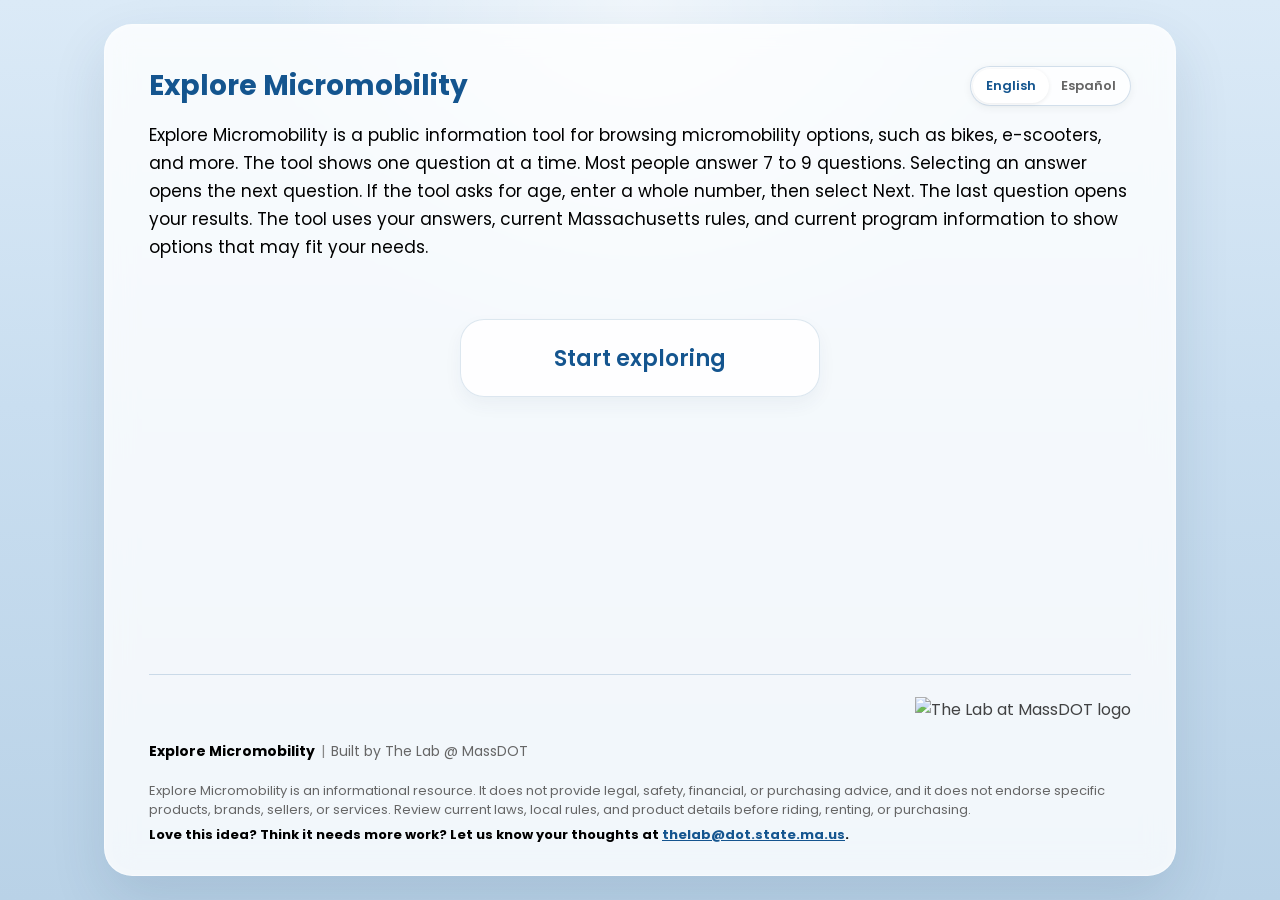
==== commit a71daa24: "landing page refinements" ====
--- a/index.html
+++ b/index.html
@@ -22,11 +22,7 @@
           </div>
         </div>
 
-        <div id="introText" class="intro">
-          <p>Explore Micromobility is a public information tool for browsing micromobility options, such as bikes, e-scooters, and more.</p>
-          <p>The tool shows one question at a time. Most people answer 7 to 9 questions. Selecting an answer opens the next question. If the tool asks for age, enter a whole number, then select Next. The last question opens your results.</p>
-          <p>The tool uses your answers, current Massachusetts rules, and current program information to show options that may fit your needs.</p>
-        </div>
+        <div id="introText" class="intro">Explore Micromobility is a public information tool for browsing micromobility options, such as bikes, e-scooters, and more. The tool shows one question at a time. Most people answer 7 to 9 questions. Selecting an answer opens the next question. If the tool asks for age, enter a whole number, then select Next. The last question opens your results. The tool uses your answers, current Massachusetts rules, and current program information to show options that may fit your needs.</div>
 
         <div class="landing-actions">
           <button id="startExploringBtn" type="button" class="landing-start-btn">Start exploring</button>
--- a/styles.css
+++ b/styles.css
@@ -90,14 +90,6 @@
   line-height: 1.6;
 }
 
-.intro p {
-  margin: 0 0 14px;
-}
-
-.intro p:last-child {
-  margin-bottom: 0;
-}
-
 .landing-actions {
   display: flex;
   justify-content: center;
@@ -105,10 +97,25 @@
 }
 
 .landing-start-btn {
-  min-width: 280px;
-  min-height: 56px;
-  padding: 16px 30px;
-  font-size: 18px;
+  min-width: 360px;
+  min-height: 78px;
+  padding: 20px 32px;
+  border: 1px solid var(--border-soft);
+  border-radius: 24px;
+  background: var(--surface-white);
+  box-shadow: 0 8px 18px rgba(24, 59, 91, 0.05);
+  color: var(--text-blue-aa);
+  font-size: 22px;
+  font-weight: 600;
+}
+
+.landing-start-btn:hover,
+.landing-start-btn:focus-visible {
+  transform: translateY(-2px);
+  box-shadow: var(--shadow-soft);
+  border-color: rgba(20, 85, 143, 0.45);
+  background: rgba(255, 255, 255, 0.92);
+  opacity: 1;
 }
 
 .landing-controls {
@@ -1540,10 +1547,6 @@
   line-height: 1.65;
 }
 
-.landing-helper {
-  margin-top: 4px;
-}
-
 body.question-flow-active #introText:not(.hidden) {
   margin-bottom: 14px;
 }
@@ -1904,8 +1907,8 @@
   .landing-start-btn {
     width: 100%;
     min-width: 0;
-    min-height: 54px;
-    font-size: 17px;
+    min-height: 68px;
+    font-size: 20px;
   }
 
   body.question-flow-active #introText:not(.hidden) {
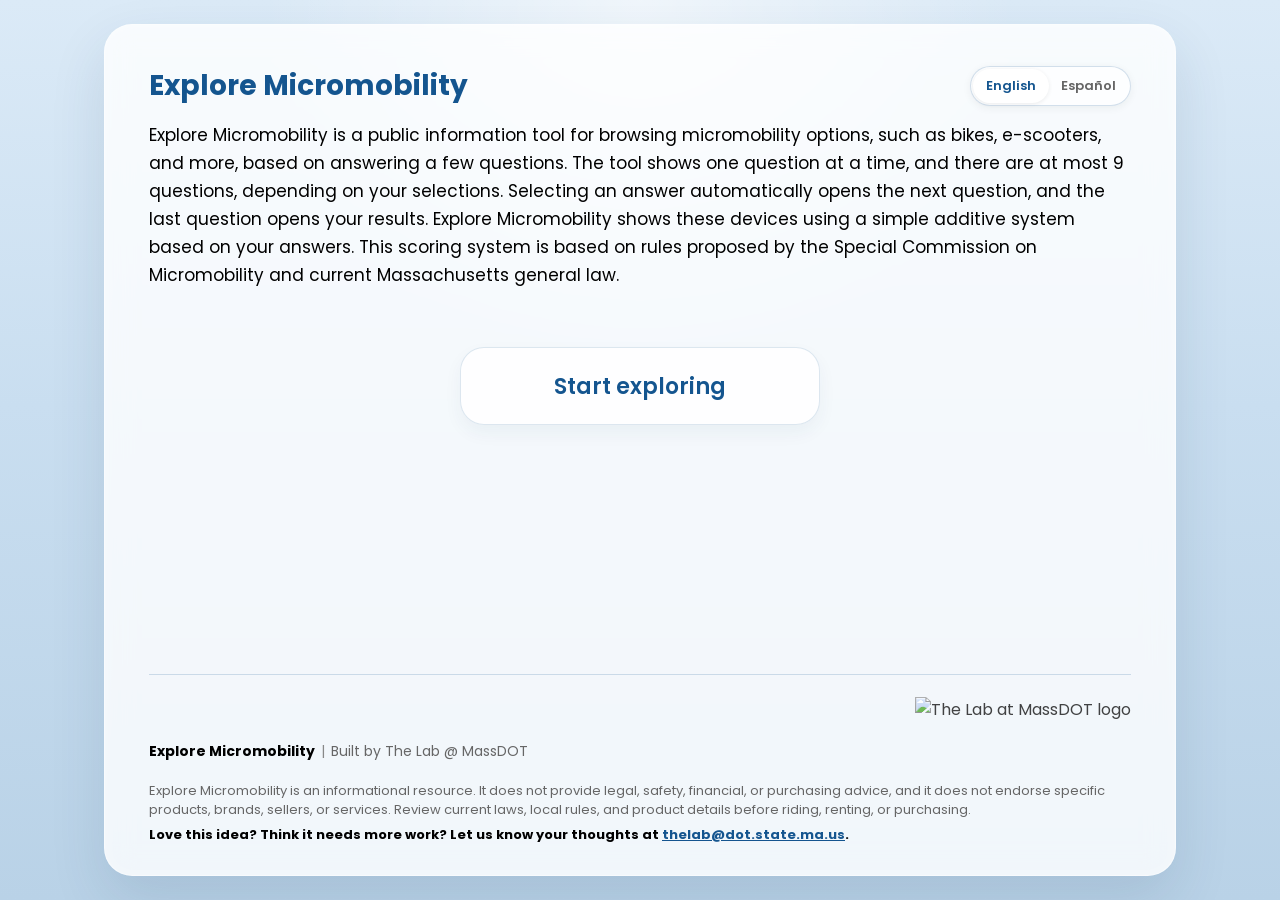
==== commit 3f80659c: "landing page language" ====
--- a/index.html
+++ b/index.html
@@ -22,7 +22,7 @@
           </div>
         </div>
 
-        <div id="introText" class="intro">Explore Micromobility is a public information tool for browsing micromobility options, such as bikes, e-scooters, and more. The tool shows one question at a time. Most people answer 7 to 9 questions. Selecting an answer opens the next question. If the tool asks for age, enter a whole number, then select Next. The last question opens your results. The tool uses your answers, current Massachusetts rules, and current program information to show options that may fit your needs.</div>
+        <div id="introText" class="intro">Explore Micromobility is a public information tool for browsing micromobility options, such as bikes, e-scooters, and more, based on answering a few questions. The tool shows one question at a time, and there are at most 9 questions, depending on your selections. Selecting an answer automatically opens the next question, and the last question opens your results. Explore Micromobility shows these devices using a simple additive system based on your answers. This scoring system is based on rules proposed by the Special Commission on Micromobility and current Massachusetts general law.</div>
 
         <div class="landing-actions">
           <button id="startExploringBtn" type="button" class="landing-start-btn">Start exploring</button>
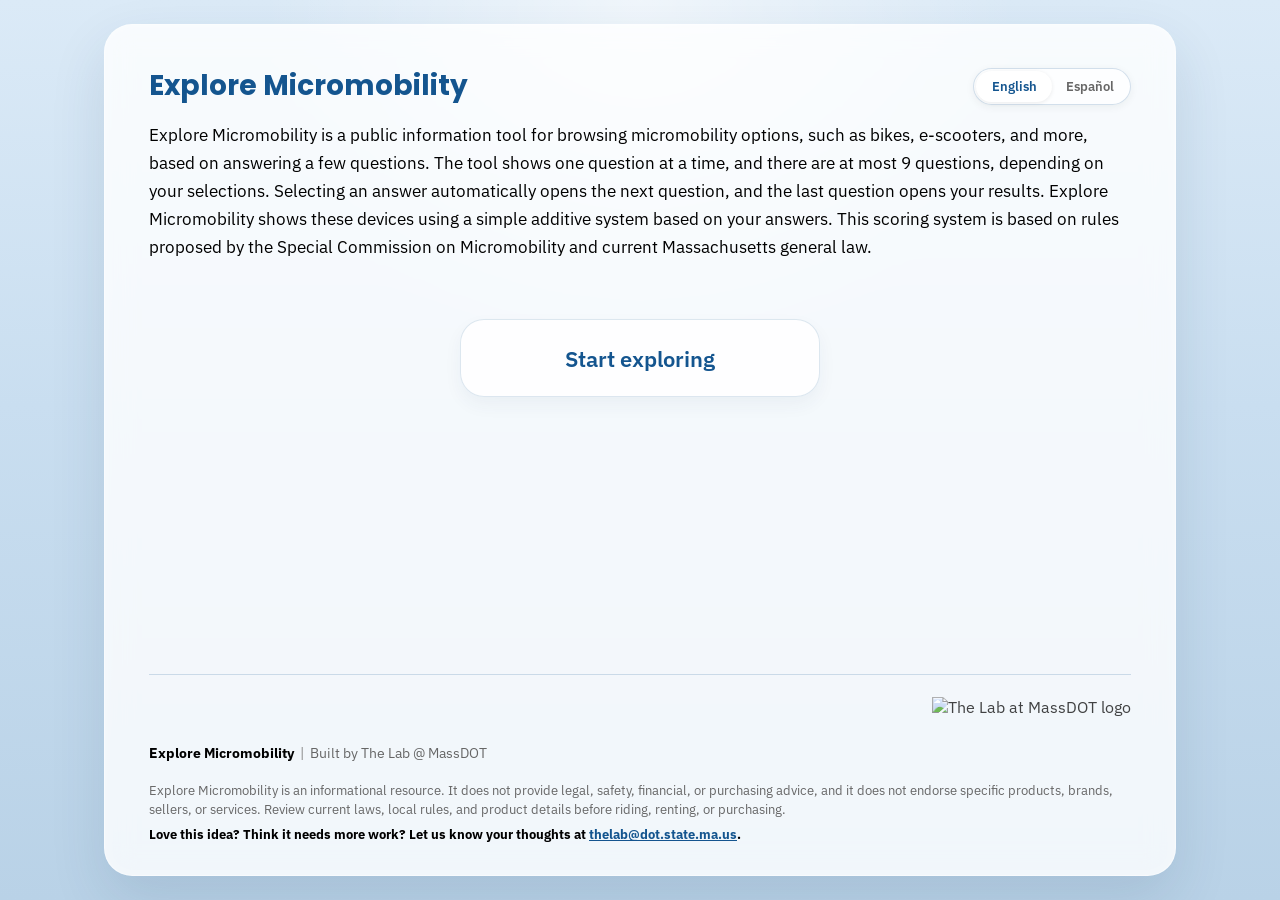
==== commit eeb12bbb: "typography, voiceover fix, page progress fix" ====
--- a/index.html
+++ b/index.html
@@ -5,7 +5,7 @@
   <meta name="viewport" content="width=device-width, initial-scale=1.0" />
   <title id="documentTitle">Explore Micromobility</title>
   <link rel="stylesheet" href="styles.css" />
-  <link href="https://fonts.googleapis.com/css2?family=Poppins:wght@400;600;700;800&display=swap" rel="stylesheet" />
+  <link href="https://fonts.googleapis.com/css2?family=IBM+Plex+Sans:wght@400;500;600;700&family=Poppins:wght@400;600;700;800&display=swap" rel="stylesheet" />
 </head>
 <body>
   <main class="container">
@@ -30,17 +30,17 @@
       </section>
 
 
-      <div id="progress" class="recommendation-disclaimer"></div>
-      <div id="stepErrorLive" class="visually-hidden" role="alert" aria-atomic="true"></div>
-
-      <div id="formStep"></div>
+      <div id="progress" class="recommendation-disclaimer" aria-hidden="true"></div>
+      <div id="stepErrorLive" class="visually-hidden" aria-live="assertive" aria-atomic="true" aria-hidden="true"></div>
+
+      <div id="formStep" class="hidden" aria-hidden="true"></div>
 
       <div id="formNav" class="footer-branding form-nav hidden">
         <button id="backBtn" type="button" class="hidden" aria-label="Previous question">&#8249;</button>
         <button id="nextBtn" type="button" class="hidden" aria-label="Next question">&#8250;</button>
       </div>
 
-      <div id="result" class="result hidden"></div>
+      <div id="result" class="result hidden" aria-hidden="true"></div>
 
       <section id="questionAuditStatic" class="question-audit hidden">
         <h1 class="question-audit-title">Question audit</h1>
--- a/styles.css
+++ b/styles.css
@@ -5,7 +5,7 @@
 
 body {
   margin: 0;
-  font-family: "Poppins", Arial, sans-serif;
+  font-family: "IBM Plex Sans", "Segoe UI", Roboto, Helvetica, Arial, sans-serif;
   background:
     radial-gradient(circle at top, rgba(255, 255, 255, 0.6) 0%, rgba(255, 255, 255, 0) 34%),
     linear-gradient(180deg, #dbeaf7 0%, #c9def0 45%, #b9d2e7 100%);
@@ -14,6 +14,8 @@
 }
 
 :root {
+  --font-body: "IBM Plex Sans", "Segoe UI", Roboto, Helvetica, Arial, sans-serif;
+  --font-heading: "Poppins", "IBM Plex Sans", "Segoe UI", Roboto, Helvetica, Arial, sans-serif;
   --text-blue-aa: #14558F;
   --text-green-aa: #1e853f;
   --button-green-aa: #14558F;
@@ -58,10 +60,24 @@
 }
 
 h1 {
+  font-family: var(--font-heading);
   margin-top: 0;
   margin-bottom: 12px;
   color: var(--text-blue-aa);
   font-size: 28px;
+}
+
+h2,
+h3,
+h4,
+.question-label,
+.results-intro-heading,
+.recommendation-title,
+.guidance-heading,
+.results-methodology__title,
+.results-methodology__section-title,
+.details-toggle-btn {
+  font-family: var(--font-heading);
 }
 
 .landing-header {
@@ -202,7 +218,7 @@
   border-radius: 8px;
   background: var(--button-green-aa);
   color: white;
-  font-family: inherit;
+  font-family: var(--font-body);
   font-size: 16px;
   font-weight: 600;
   cursor: pointer;
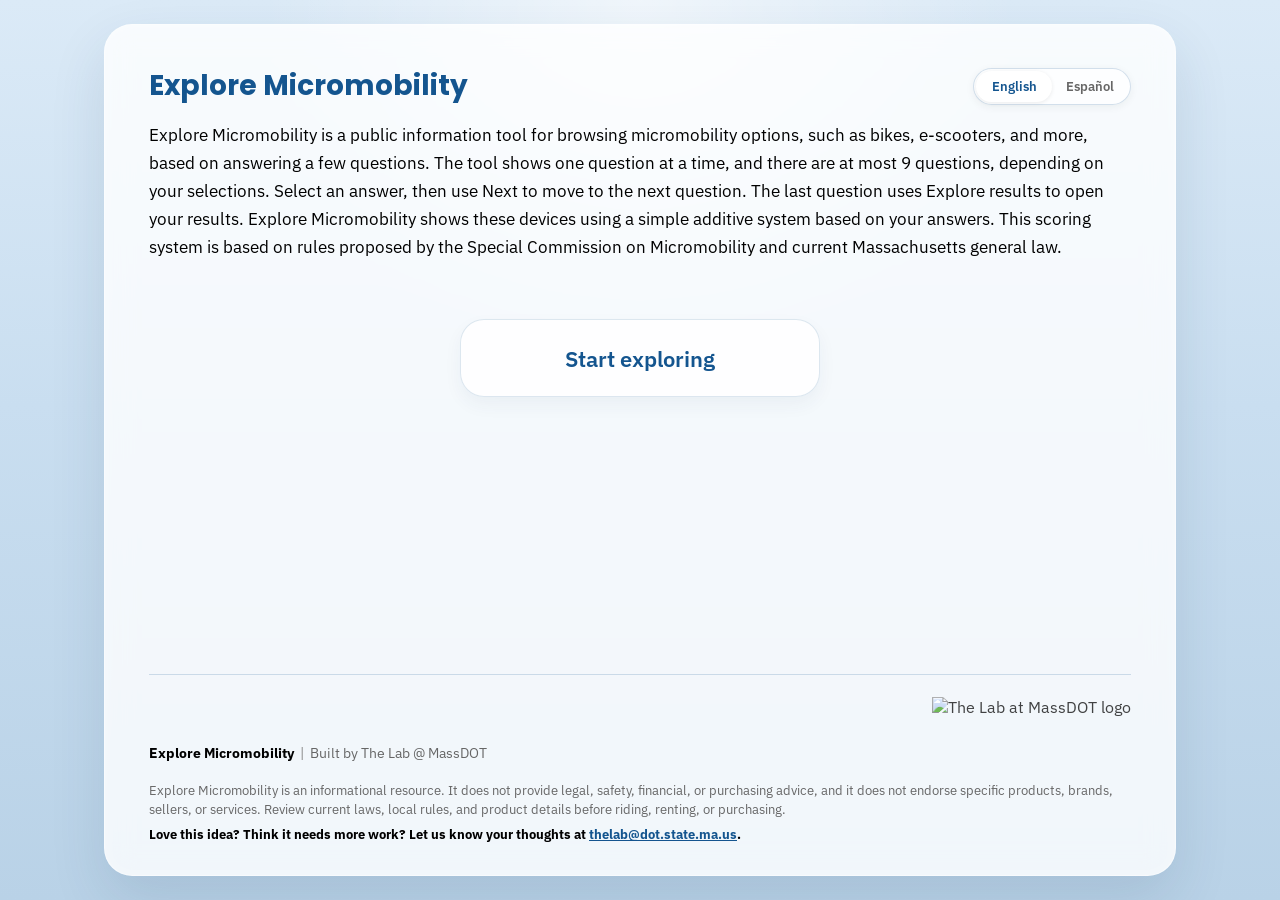
==== commit 8640fa94: "md + radio button visual cue" ====
--- a/index.html
+++ b/index.html
@@ -22,7 +22,7 @@
           </div>
         </div>
 
-        <div id="introText" class="intro">Explore Micromobility is a public information tool for browsing micromobility options, such as bikes, e-scooters, and more, based on answering a few questions. The tool shows one question at a time, and there are at most 9 questions, depending on your selections. Selecting an answer automatically opens the next question, and the last question opens your results. Explore Micromobility shows these devices using a simple additive system based on your answers. This scoring system is based on rules proposed by the Special Commission on Micromobility and current Massachusetts general law.</div>
+        <div id="introText" class="intro">Explore Micromobility is a public information tool for browsing micromobility options, such as bikes, e-scooters, and more, based on answering a few questions. The tool shows one question at a time, and there are at most 9 questions, depending on your selections. Select an answer, then use Next to move to the next question. The last question uses Explore results to open your results. Explore Micromobility shows these devices using a simple additive system based on your answers. This scoring system is based on rules proposed by the Special Commission on Micromobility and current Massachusetts general law.</div>
 
         <div class="landing-actions">
           <button id="startExploringBtn" type="button" class="landing-start-btn">Start exploring</button>
--- a/styles.css
+++ b/styles.css
@@ -365,6 +365,15 @@
 }
 
 .next-step-item a:hover {
+  text-decoration-thickness: 2px;
+}
+
+.guidance-learn-more a {
+  color: var(--text-blue-aa);
+  text-decoration: underline;
+}
+
+.guidance-learn-more a:hover {
   text-decoration-thickness: 2px;
 }
 
@@ -751,6 +760,16 @@
   box-shadow: 0 1px 4px rgba(0, 0, 0, 0.08);
 }
 
+.form-nav button.form-nav-action-btn {
+  width: auto;
+  min-width: 170px;
+  padding: 0 22px;
+  border-radius: 999px;
+  font-size: 16px;
+  font-weight: 600;
+  line-height: 1.2;
+}
+
 .lab-logo {
   height: 65px;
   width: auto;
@@ -773,7 +792,7 @@
   gap: 12px;
   padding: 16px 18px;
   border-radius: 16px;
-  border: 1px solid rgba(20, 85, 143, 0.18);
+  border: 1.5px solid rgba(20, 85, 143, 0.28);
   background: rgba(255, 255, 255, 0.75);
   cursor: pointer;
   transition: transform 0.16s ease, box-shadow 0.16s ease, border-color 0.16s ease, background 0.16s ease;
@@ -782,8 +801,8 @@
 .option-card:hover {
   transform: translateY(-2px);
   box-shadow: 0 10px 24px rgba(0, 0, 0, 0.08);
-  border-color: rgba(20, 85, 143, 0.45);
-  background: rgba(255, 255, 255, 0.92);
+  border-color: #14558F;
+  background: rgba(20, 85, 143, 0.12);
 }
 
 .option-card input[type="radio"] {
@@ -1007,10 +1026,11 @@
   display: flex;
   align-items: center;
   justify-content: flex-start;
+  gap: 14px;
   min-height: 92px;
   padding: 18px 20px;
   border-radius: 22px;
-  border: 1.5px solid rgba(20, 85, 143, 0.22);
+  border: 2px solid rgba(20, 85, 143, 0.32);
   background: rgba(255, 255, 255, 0.72);
   cursor: pointer;
   box-sizing: border-box;
@@ -1024,8 +1044,8 @@
 .option-card:hover {
   transform: translateY(-3px);
   box-shadow: 0 14px 30px rgba(0, 0, 0, 0.08);
-  border-color: rgba(20, 85, 143, 0.45);
-  background: rgba(255, 255, 255, 0.9);
+  border-color: #14558F;
+  background: rgba(20, 85, 143, 0.14);
 }
 
 .option-card-input {
@@ -1040,6 +1060,33 @@
   border: 0;
 }
 
+.option-card-indicator {
+  position: relative;
+  flex: 0 0 22px;
+  width: 22px;
+  height: 22px;
+  border-radius: 999px;
+  border: 2px solid rgba(20, 85, 143, 0.68);
+  background: rgba(255, 255, 255, 0.98);
+  transition:
+    border-color 0.18s ease,
+    background 0.18s ease,
+    transform 0.18s ease;
+}
+
+.option-card-indicator::after {
+  content: "";
+  position: absolute;
+  inset: 4px;
+  border-radius: 999px;
+  background: #14558F;
+  opacity: 0;
+  transform: scale(0.45);
+  transition:
+    opacity 0.18s ease,
+    transform 0.18s ease;
+}
+
 .option-card-text {
   display: block;
   width: 100%;
@@ -1057,6 +1104,10 @@
   min-height: 0;
 }
 
+.option-card--with-image .option-card-indicator {
+  align-self: flex-start;
+}
+
 .option-card-media {
   display: block;
   width: 100%;
@@ -1073,9 +1124,25 @@
 
 .option-card:has(.option-card-input:checked) {
   border-color: #14558F;
-  background: rgba(20, 85, 143, 0.10);
+  background: rgba(20, 85, 143, 0.18);
   box-shadow: 0 10px 26px rgba(20, 85, 143, 0.16);
   transform: translateY(-2px);
+}
+
+.option-card:hover .option-card-indicator,
+.option-card:focus-within .option-card-indicator {
+  border-color: #14558F;
+  transform: scale(1.04);
+}
+
+.option-card:has(.option-card-input:checked) .option-card-indicator {
+  border-color: #14558F;
+  background: rgba(255, 255, 255, 1);
+}
+
+.option-card:has(.option-card-input:checked) .option-card-indicator::after {
+  opacity: 1;
+  transform: scale(1);
 }
 
 .option-card:has(.option-card-input:checked) .option-card-text {
@@ -1118,6 +1185,12 @@
     padding: 16px 18px;
   }
 
+  .option-card-indicator {
+    width: 20px;
+    height: 20px;
+    flex-basis: 20px;
+  }
+
   .option-card-text {
     font-size: 16px;
   }
@@ -1157,6 +1230,12 @@
   .option-card {
     min-height: 84px;
     padding: 14px 14px;
+  }
+
+  .option-card-indicator {
+    width: 19px;
+    height: 19px;
+    flex-basis: 19px;
   }
 
   .option-card--with-image {
@@ -1192,12 +1271,22 @@
 }
 
 .results-toolbar {
-  display: flex;
+  display: grid;
+  grid-template-columns: 1fr auto 1fr;
   align-items: center;
-  justify-content: space-between;
   gap: 18px;
   margin: 0 0 20px 0;
-  flex-wrap: wrap;
+}
+
+.results-toolbar-start {
+  display: flex;
+  justify-content: flex-start;
+}
+
+.results-toolbar-end {
+  display: flex;
+  justify-content: flex-end;
+  gap: 12px;
 }
 
 .results-counter {
@@ -1243,9 +1332,9 @@
   pointer-events: none;
 }
 
+.results-back-btn,
 .results-restart-btn {
   margin-top: 0;
-  margin-left: auto;
   white-space: nowrap;
   border: 1.5px solid rgba(20, 85, 143, 0.18);
   box-shadow: 0 1px 4px rgba(0, 0, 0, 0.08);
@@ -1254,6 +1343,7 @@
 @media (forced-colors: active) {
   .form-nav button,
   .results-arrow-btn,
+  .results-back-btn,
   .results-restart-btn {
     forced-color-adjust: auto;
     background: ButtonFace;
@@ -1264,6 +1354,7 @@
 
   .form-nav button:hover,
   .results-arrow-btn:hover,
+  .results-back-btn:hover,
   .results-restart-btn:hover {
     transform: none;
   }
@@ -1392,9 +1483,16 @@
   }
 
   .results-toolbar {
+    display: flex;
+    flex-direction: column;
     align-items: center;
     gap: 10px;
     margin-bottom: 14px;
+  }
+
+  .results-toolbar-start,
+  .results-toolbar-end {
+    display: none;
   }
 
   .results-pager {
@@ -1417,9 +1515,9 @@
     flex-basis: 40px;
   }
 
+  .results-back-btn,
   .results-restart-btn {
     width: 100%;
-    margin-left: 0;
   }
 
   .results-print-btn {
@@ -1427,13 +1525,17 @@
     min-width: 48px;
   }
 
-  .results-restart-btn-desktop {
-    display: none;
-  }
-
-  .results-print-btn-desktop {
-    display: none;
-  }
+.results-restart-btn-desktop {
+  display: none;
+}
+
+.results-back-btn-desktop {
+  display: none;
+}
+
+.results-print-btn-desktop {
+  display: none;
+}
 
   .results-actions-mobile {
     display: flex;
@@ -1442,9 +1544,17 @@
     margin-top: 14px;
   }
 
+  .results-back-btn-mobile,
   .results-restart-btn-mobile {
     width: auto;
     flex: 1;
+  }
+
+  .form-nav button.form-nav-action-btn {
+    min-width: 0;
+    width: auto;
+    padding: 0 18px;
+    font-size: 15px;
   }
 
   .question-label {
@@ -1471,16 +1581,22 @@
     gap: 8px;
   }
 
-  .option-card {
-    min-height: 82px;
-    padding: 12px 13px;
-    border-radius: 18px;
-  }
-
-  .option-card-text {
-    font-size: 14px;
-    line-height: 1.32;
-    font-weight: 500;
+.option-card {
+  min-height: 82px;
+  padding: 12px 13px;
+  border-radius: 18px;
+}
+
+.option-card-indicator {
+  width: 18px;
+  height: 18px;
+  flex-basis: 18px;
+}
+
+.option-card-text {
+  font-size: 14px;
+  line-height: 1.32;
+  font-weight: 500;
   }
 
   .recommendation-card {
@@ -1601,6 +1717,10 @@
   border-color: var(--border-soft);
   background: var(--surface-white);
   box-shadow: 0 8px 18px rgba(24, 59, 91, 0.05);
+}
+
+.option-card-indicator {
+  border-color: rgba(20, 85, 143, 0.72);
 }
 
 .option-card:hover {
@@ -1714,6 +1834,15 @@
   box-shadow: 0 8px 18px rgba(24, 59, 91, 0.06);
 }
 
+.results-back-btn {
+  min-height: 48px;
+  padding: 0 18px;
+  background: rgba(255, 255, 255, 0.96);
+  color: var(--text-blue-aa);
+  border: 1px solid rgba(20, 85, 143, 0.22);
+  box-shadow: 0 8px 18px rgba(24, 59, 91, 0.06);
+}
+
 .results-print-btn {
   box-shadow: 0 8px 16px rgba(20, 85, 143, 0.18);
 }
@@ -1795,6 +1924,11 @@
   background: var(--surface-panel);
   border: 1px solid rgba(20, 85, 143, 0.1);
   box-shadow: 0 10px 24px rgba(24, 59, 91, 0.06);
+}
+
+.results-methodology {
+  margin-top: 24px;
+  background: var(--surface-card);
 }
 
 .details-toggle-btn {
@@ -1946,6 +2080,12 @@
     padding: 16px;
   }
 
+  .option-card-indicator {
+    width: 19px;
+    height: 19px;
+    flex-basis: 19px;
+  }
+
   body.results-view-active #result {
     grid-template-columns: 1fr;
     grid-template-areas:
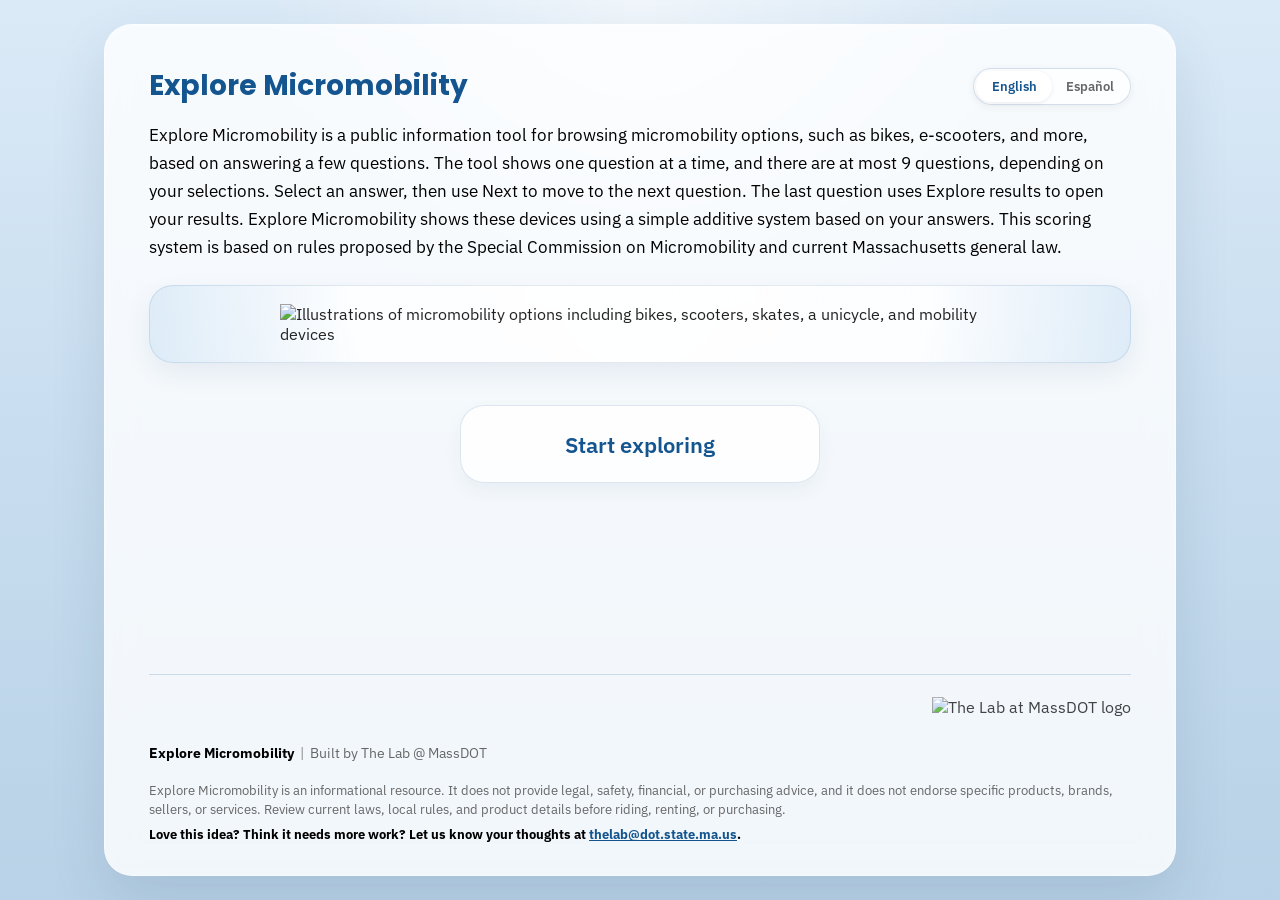
==== commit 5839c84c: "landing page image" ====
--- a/index.html
+++ b/index.html
@@ -24,6 +24,17 @@
 
         <div id="introText" class="intro">Explore Micromobility is a public information tool for browsing micromobility options, such as bikes, e-scooters, and more, based on answering a few questions. The tool shows one question at a time, and there are at most 9 questions, depending on your selections. Select an answer, then use Next to move to the next question. The last question uses Explore results to open your results. Explore Micromobility shows these devices using a simple additive system based on your answers. This scoring system is based on rules proposed by the Special Commission on Micromobility and current Massachusetts general law.</div>
 
+        <div class="landing-media">
+          <img
+            id="landingImage"
+            class="landing-image"
+            src="landing-page.png"
+            alt="Illustrations of micromobility options including bikes, scooters, skates, a unicycle, and mobility devices"
+            loading="eager"
+            decoding="async"
+          />
+        </div>
+
         <div class="landing-actions">
           <button id="startExploringBtn" type="button" class="landing-start-btn">Start exploring</button>
         </div>
@@ -31,7 +42,7 @@
 
 
       <div id="progress" class="recommendation-disclaimer" aria-hidden="true"></div>
-      <div id="stepErrorLive" class="visually-hidden" aria-live="assertive" aria-atomic="true" aria-hidden="true"></div>
+      <div id="stepErrorLive" class="visually-hidden" role="alert" aria-live="assertive" aria-atomic="true"></div>
 
       <div id="formStep" class="hidden" aria-hidden="true"></div>
 
--- a/styles.css
+++ b/styles.css
@@ -11,6 +11,8 @@
     linear-gradient(180deg, #dbeaf7 0%, #c9def0 45%, #b9d2e7 100%);
   color: #222;
   min-height: 100svh;
+  overflow-x: clip;
+  overscroll-behavior-x: none;
 }
 
 :root {
@@ -65,6 +67,7 @@
   margin-bottom: 12px;
   color: var(--text-blue-aa);
   font-size: 28px;
+  text-wrap: balance;
 }
 
 h2,
@@ -104,12 +107,36 @@
   font-size: 17px;
   font-weight: 400;
   line-height: 1.6;
+  text-wrap: pretty;
+}
+
+.landing-media {
+  display: flex;
+  justify-content: center;
+  align-items: center;
+  margin: 6px 0 8px;
+  padding: 18px;
+  border: 1px solid rgba(20, 85, 143, 0.12);
+  border-radius: 24px;
+  background:
+    radial-gradient(circle at top, rgba(255, 255, 255, 0.9) 0%, rgba(255, 255, 255, 0.72) 58%, rgba(219, 234, 247, 0.92) 100%);
+  box-shadow: 0 10px 26px rgba(24, 59, 91, 0.08);
+}
+
+.landing-image {
+  display: block;
+  width: auto;
+  max-width: min(100%, 720px);
+  max-height: 420px;
+  object-fit: contain;
+  object-position: center;
+  margin: 0 auto;
 }
 
 .landing-actions {
   display: flex;
   justify-content: center;
-  margin-top: 24px;
+  margin-top: 18px;
 }
 
 .landing-start-btn {
@@ -178,6 +205,23 @@
   font-size: 15px;
 }
 
+.question-text-input {
+  width: 100%;
+  padding: 12px;
+  border: 1px solid #d0d0d0;
+  border-radius: 8px;
+  box-sizing: border-box;
+  font: inherit;
+  font-size: 15px;
+  color: #222;
+  background: #ffffff;
+}
+
+.question-text-input:focus-visible {
+  outline: 3px solid var(--text-blue-aa);
+  outline-offset: 2px;
+}
+
 #formStep {
   min-height: 0;
 }
@@ -194,6 +238,7 @@
   font-weight: 600;
   line-height: 1.3;
   color: var(--text-blue-aa);
+  text-wrap: balance;
 }
 
 .question-fieldset {
@@ -222,6 +267,8 @@
   font-size: 16px;
   font-weight: 600;
   cursor: pointer;
+  touch-action: manipulation;
+  -webkit-tap-highlight-color: transparent;
 }
 
 button:hover,
@@ -674,6 +721,10 @@
 .error-message {
   color: #d32f2f;
   font-weight: 600;
+}
+
+.step-error-message {
+  margin-top: 8px;
 }
 
 .footer-branding {
@@ -1094,6 +1145,7 @@
   line-height: 1.35;
   font-weight: 500;
   color: #222;
+  text-wrap: pretty;
 }
 
 .option-card--with-image {
@@ -1789,6 +1841,7 @@
   margin-bottom: 0;
   font-size: 28px;
   line-height: 1.25;
+  text-wrap: balance;
 }
 
 .results-intro-heading:focus {
@@ -1861,6 +1914,7 @@
   margin-bottom: 18px;
   font-size: 36px;
   letter-spacing: -0.01em;
+  text-wrap: balance;
 }
 
 .device-image {
@@ -1909,6 +1963,13 @@
 .next-step-subitem {
   margin-bottom: 10px;
   line-height: 1.6;
+}
+
+.next-step-item a,
+.results-methodology__links a,
+.footer-disclaimer a {
+  overflow-wrap: anywhere;
+  word-break: break-word;
 }
 
 .device-cost {
@@ -1948,6 +2009,8 @@
   justify-content: space-between;
   gap: 16px;
   box-shadow: none;
+  touch-action: manipulation;
+  text-wrap: pretty;
 }
 
 .details-toggle-btn::after {
@@ -2004,6 +2067,7 @@
   margin-top: 16px;
   font-size: 15px;
   color: #000000;
+  text-wrap: balance;
 }
 
 .results-actions-mobile {
@@ -2034,31 +2098,55 @@
 
 @media (max-width: 768px) {
   .container {
-    padding: 12px;
+    padding: 10px;
   }
 
   .card {
     min-height: calc(100svh - 24px);
-    padding: 18px 16px 20px;
+    padding: 16px 14px 18px;
     border-radius: 18px;
+  }
+
+  .landing-header {
+    gap: 14px;
+    margin-bottom: 10px;
+  }
+
+  .landing-header h1 {
+    font-size: 24px;
+    line-height: 1.15;
   }
 
   .intro {
     max-width: none;
     font-size: 15px;
-    line-height: 1.6;
-    margin-bottom: 16px;
+    line-height: 1.55;
+    margin-bottom: 14px;
+  }
+
+  .landing-media {
+    margin: 4px 0 6px;
+    padding: 12px;
+    border-radius: 18px;
+  }
+
+  .landing-image {
+    width: 100%;
+    max-width: 100%;
+    max-height: 300px;
   }
 
   .landing-actions {
-    margin-top: 20px;
+    margin-top: 16px;
   }
 
   .landing-start-btn {
     width: 100%;
     min-width: 0;
-    min-height: 68px;
-    font-size: 20px;
+    min-height: 64px;
+    padding: 16px 20px;
+    border-radius: 20px;
+    font-size: 18px;
   }
 
   body.question-flow-active #introText:not(.hidden) {
@@ -2067,23 +2155,25 @@
 
   .question-label {
     max-width: none;
-    margin-bottom: 14px;
-    font-size: 24px;
+    margin-bottom: 12px;
+    font-size: 22px;
+    line-height: 1.22;
   }
 
   .option-grid {
-    gap: 10px;
+    gap: 9px;
   }
 
   .option-card {
-    min-height: 86px;
-    padding: 16px;
+    min-height: 78px;
+    padding: 14px;
+    gap: 12px;
   }
 
   .option-card-indicator {
-    width: 19px;
-    height: 19px;
-    flex-basis: 19px;
+    width: 18px;
+    height: 18px;
+    flex-basis: 18px;
   }
 
   body.results-view-active #result {
@@ -2091,51 +2181,97 @@
     grid-template-areas:
       "intro"
       "toolbar"
+      "actions"
       "card"
-      "actions"
       "all-results"
       "methodology"
       "print";
-    gap: 14px;
+    gap: 12px;
+    touch-action: pan-y;
   }
 
   .results-intro-heading {
-    font-size: 22px;
+    font-size: 20px;
+    line-height: 1.2;
   }
 
   .results-toolbar {
-    padding: 12px 14px;
-    border-radius: 18px;
+    padding: 10px 12px;
+    border-radius: 16px;
+    gap: 8px;
   }
 
   .results-pager {
     width: 100%;
-    padding: 4px 6px;
+    padding: 3px 5px;
   }
 
   .results-counter {
     min-width: 0;
+    font-size: 14px;
+  }
+
+  .results-arrow-btn {
+    width: 42px;
+    height: 42px;
+    min-width: 42px;
+    min-height: 42px;
+    flex-basis: 42px;
+  }
+
+  .results-actions-mobile {
+    display: grid;
+    grid-template-columns: minmax(0, 1fr) minmax(0, 1fr) 44px;
+    align-items: center;
+    gap: 8px;
+    width: 100%;
+  }
+
+  .results-back-btn-mobile,
+  .results-restart-btn-mobile {
+    width: 100%;
+    min-width: 0;
+    min-height: 46px;
+    margin-top: 0;
+    padding: 0 12px;
     font-size: 15px;
   }
 
+  .results-print-btn-mobile {
+    width: 44px;
+    height: 44px;
+    min-width: 44px;
+    min-height: 44px;
+    margin-top: 0;
+    justify-self: end;
+  }
+
   .recommendation-card {
-    padding: 22px 18px 24px;
+    padding: 18px 16px 20px;
     border-radius: 22px;
+    touch-action: pan-y;
   }
 
   .recommendation-title {
     max-width: none;
-    font-size: 28px;
+    font-size: 24px;
+    line-height: 1.1;
+    margin-bottom: 14px;
+  }
+
+  .device-image {
+    max-width: 280px;
+    margin: 4px auto 6px;
   }
 
   .recommendation-reason {
-    font-size: 15px;
-    line-height: 1.65;
+    font-size: 14px;
+    line-height: 1.6;
   }
 
   .guidance,
   .next-steps {
-    padding: 18px 16px;
+    padding: 16px 14px;
     border-radius: 18px;
   }
 
@@ -2146,21 +2282,63 @@
 
   .all-results-panel summary,
   .results-methodology summary {
-    padding: 14px 16px;
+    padding: 13px 14px;
   }
 
   .all-results-list,
   .results-methodology__body {
-    padding: 0 16px 16px;
+    padding: 0 14px 14px;
   }
 
   .footer-branding {
     padding-top: 0;
-    gap: 12px;
+    gap: 10px;
+  }
+
+  .site-footer {
+    padding-top: 16px;
+  }
+
+  .site-branding {
+    margin-top: 10px;
+    padding-top: 8px;
+  }
+
+  .footer-meta {
+    font-size: 12px;
+    line-height: 1.35;
   }
 
   .footer-disclaimer {
-    padding-top: 8px;
+    padding-top: 6px;
+    font-size: 12px;
+    line-height: 1.5;
+  }
+}
+
+@media (hover: none) and (pointer: coarse) {
+  .option-card,
+  .landing-start-btn,
+  .results-arrow-btn,
+  .results-back-btn,
+  .results-restart-btn,
+  .results-print-btn,
+  .details-toggle-btn {
+    transition:
+      box-shadow 0.18s ease,
+      border-color 0.18s ease,
+      background 0.18s ease,
+      color 0.18s ease;
+  }
+
+  .option-card:hover,
+  .landing-start-btn:hover,
+  .results-arrow-btn:hover,
+  .results-back-btn:hover,
+  .results-restart-btn:hover,
+  .results-print-btn:hover,
+  .details-toggle-btn:hover {
+    transform: none;
   }
 }
 
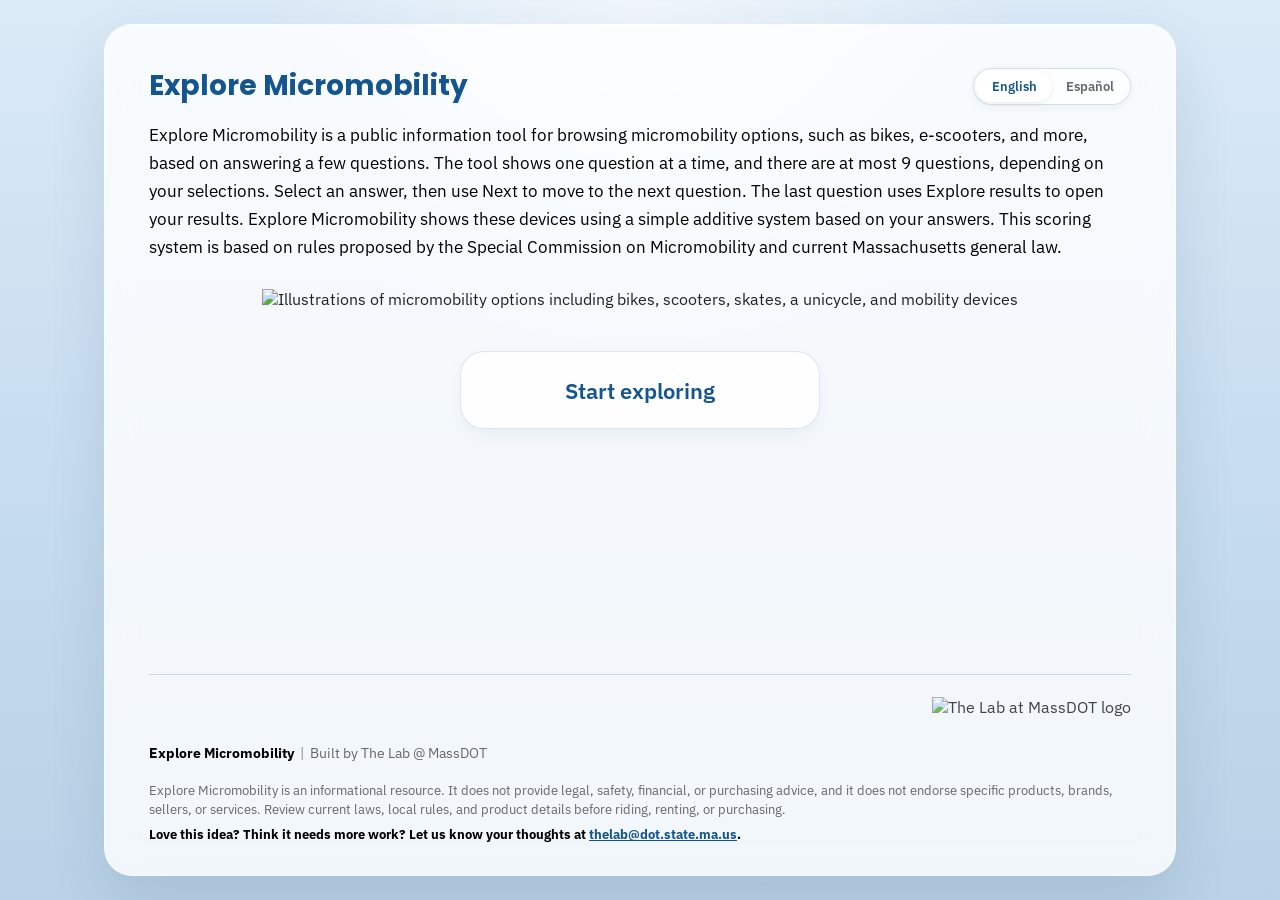
==== commit 04bc908a: "landing image update" ====
--- a/index.html
+++ b/index.html
@@ -28,7 +28,7 @@
           <img
             id="landingImage"
             class="landing-image"
-            src="landing-page.png"
+            src="landing-page-v2.png"
             alt="Illustrations of micromobility options including bikes, scooters, skates, a unicycle, and mobility devices"
             loading="eager"
             decoding="async"
--- a/styles.css
+++ b/styles.css
@@ -114,20 +114,14 @@
   display: flex;
   justify-content: center;
   align-items: center;
-  margin: 6px 0 8px;
-  padding: 18px;
-  border: 1px solid rgba(20, 85, 143, 0.12);
-  border-radius: 24px;
-  background:
-    radial-gradient(circle at top, rgba(255, 255, 255, 0.9) 0%, rgba(255, 255, 255, 0.72) 58%, rgba(219, 234, 247, 0.92) 100%);
-  box-shadow: 0 10px 26px rgba(24, 59, 91, 0.08);
+  margin: 10px 0 8px;
 }
 
 .landing-image {
   display: block;
   width: auto;
-  max-width: min(100%, 720px);
-  max-height: 420px;
+  max-width: min(100%, 820px);
+  max-height: 500px;
   object-fit: contain;
   object-position: center;
   margin: 0 auto;
@@ -2125,15 +2119,13 @@
   }
 
   .landing-media {
-    margin: 4px 0 6px;
-    padding: 12px;
-    border-radius: 18px;
+    margin: 8px 0 6px;
   }
 
   .landing-image {
     width: 100%;
     max-width: 100%;
-    max-height: 300px;
+    max-height: 360px;
   }
 
   .landing-actions {
